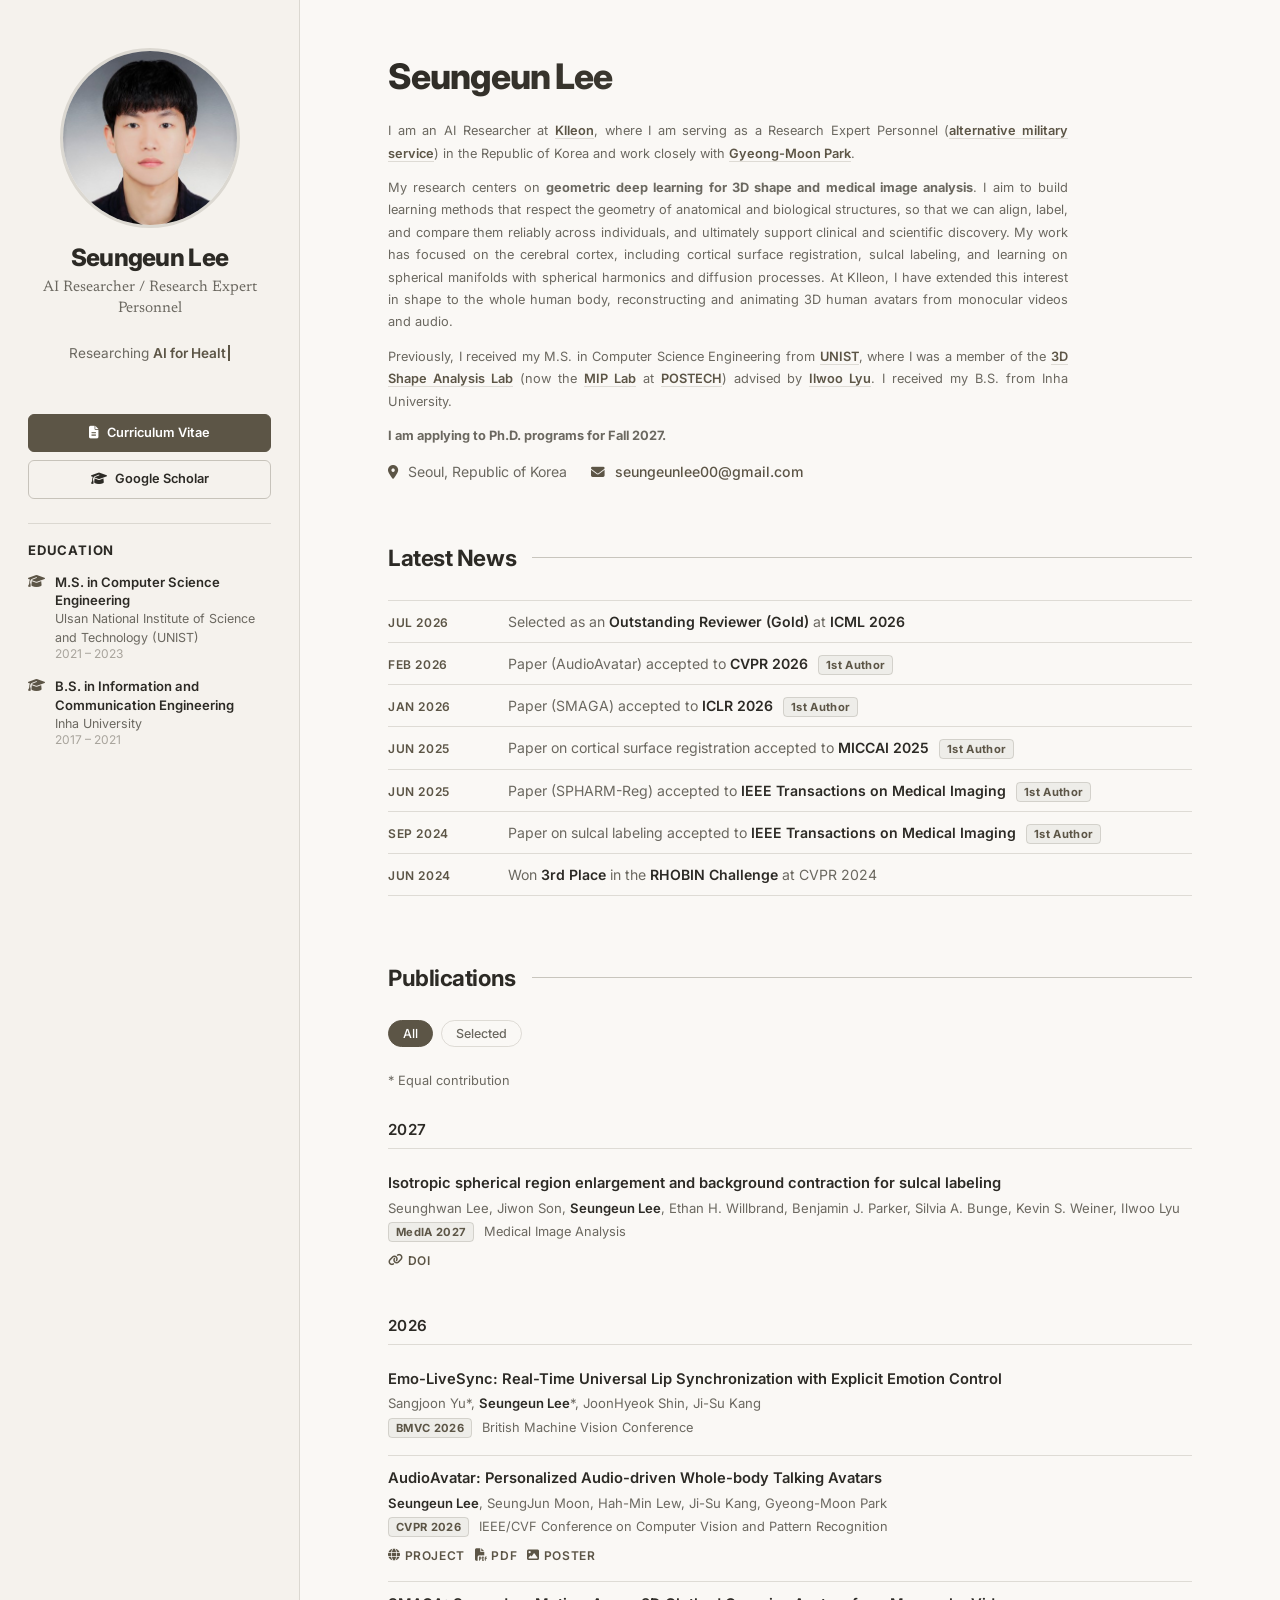
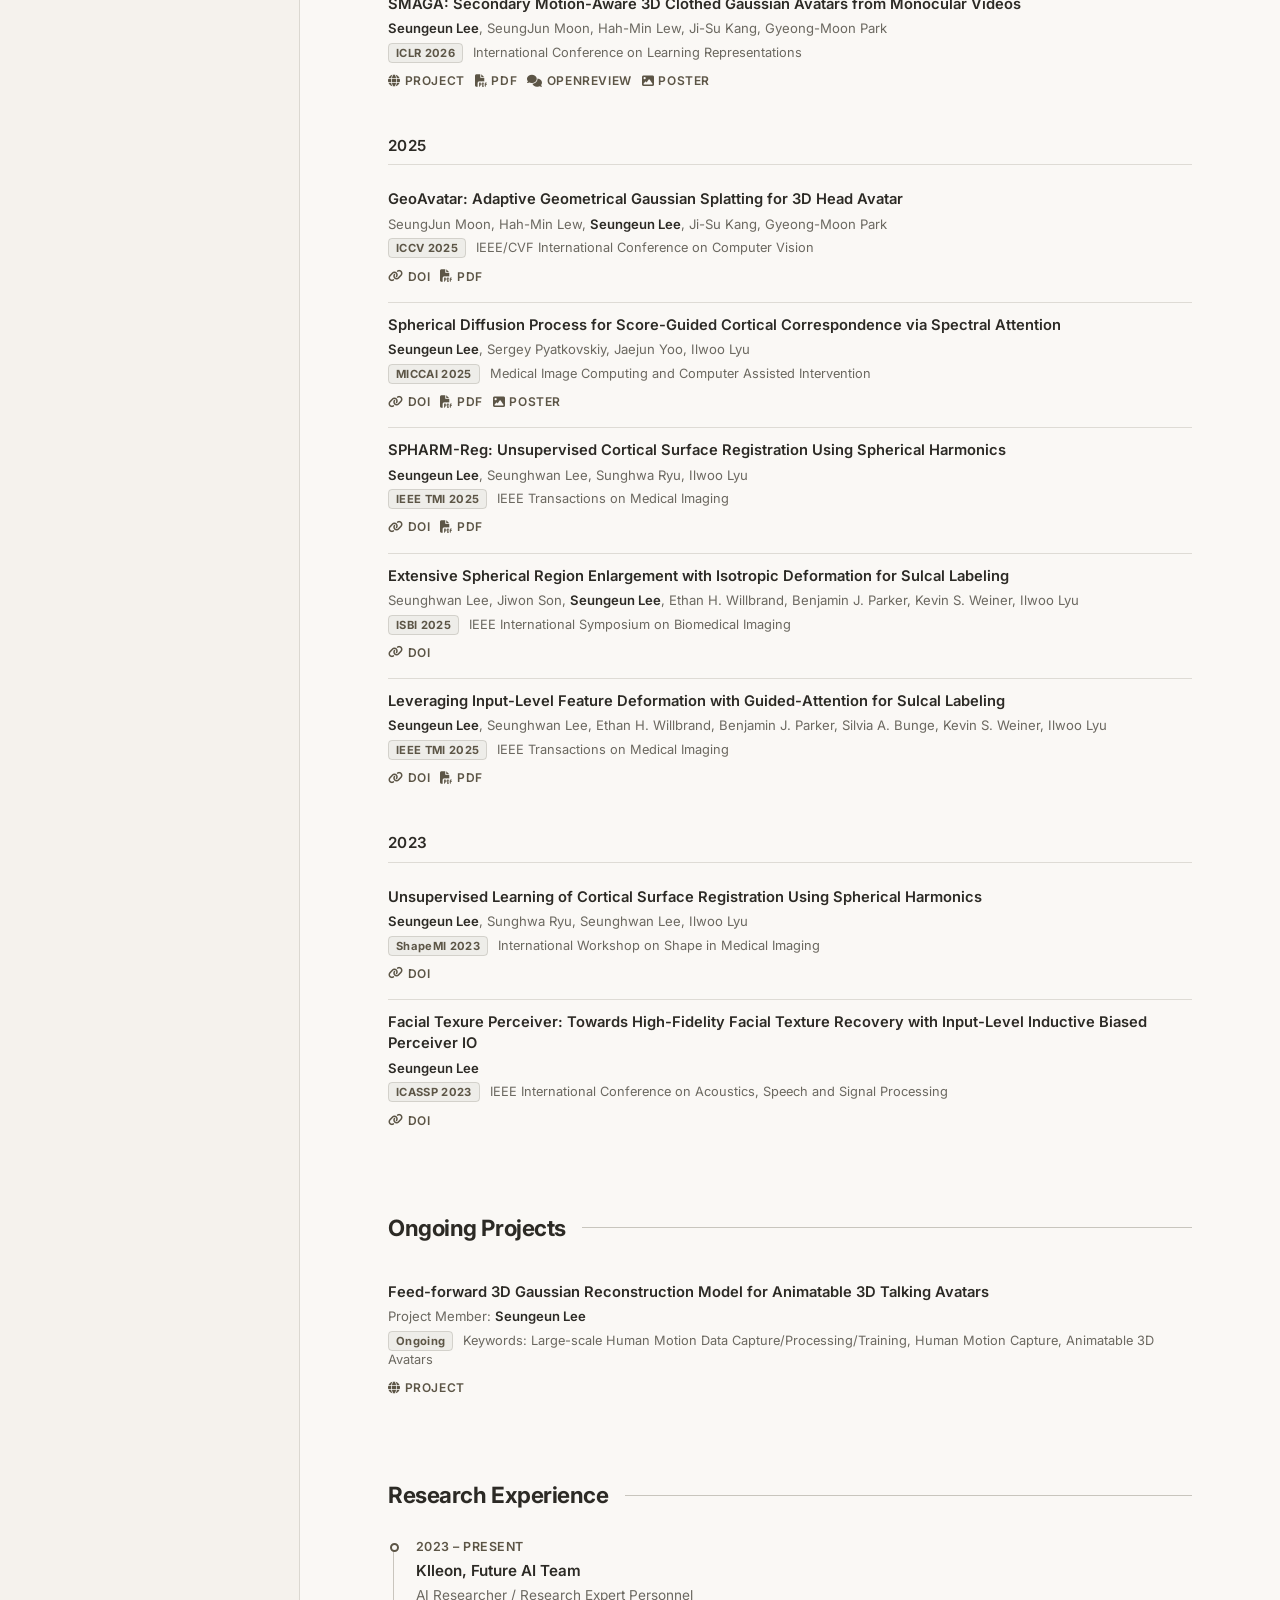
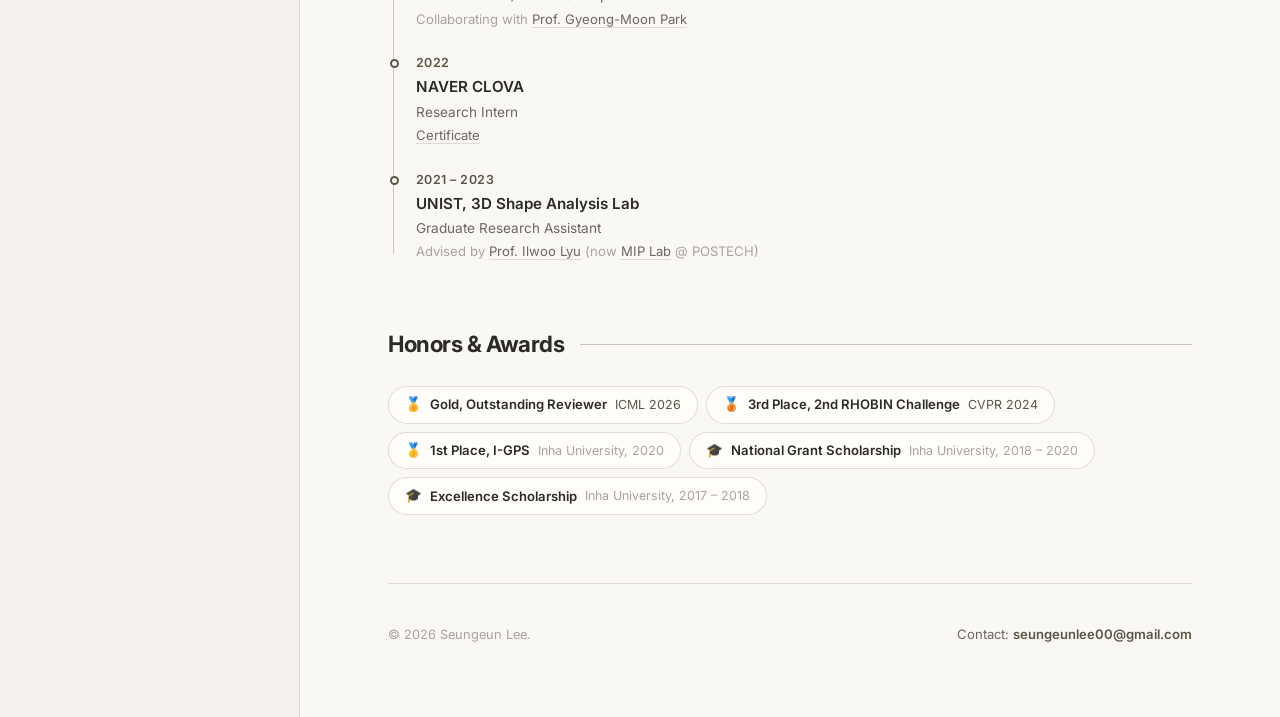
==== index.html @ cbc2332c "Match CV wording, full-name mobile logo, hide sidebar nav Co-Authored-By: Claude Opus 5.5 <noreply@a" ====
<!DOCTYPE html>
<html lang="en">

<head>
    <meta charset="UTF-8">
    <meta name="viewport" content="width=device-width, initial-scale=1.0">
    <meta name="description"
        content="Seungeun Lee — AI Researcher working on 3D human avatars, 3D Gaussian Splatting, and geometric deep learning for medical image analysis.">
    <meta name="author" content="Seungeun Lee">
    <title>Seungeun Lee</title>

    <!-- CSS -->
    <link rel="stylesheet" href="./css/academic.css">

    <!-- Icons -->
    <link rel="stylesheet" href="https://cdnjs.cloudflare.com/ajax/libs/font-awesome/6.4.0/css/all.min.css">
</head>

<body>

    <!-- Scroll Progress -->
    <div class="scroll-progress"></div>

    <!-- Mobile Header -->
    <div class="mobile-header">
        <a href="#" class="logo">Seungeun Lee</a>
        <!-- <button class="hamburger" aria-label="Menu">
            <span></span>
            <span></span>
            <span></span>
        </button> -->
    </div>

    <div class="page-wrapper">

        <!-- ═══ Sidebar ═══ -->
        <aside class="sidebar">
            <div class="sidebar-profile">
                <img src="./resources/profile.jpg" alt="Seungeun Lee" class="profile-img">
                <h1 class="sidebar-name">Seungeun Lee</h1>
                <p class="sidebar-title">AI Researcher / Research Expert Personnel</p>
                <!-- <p class="sidebar-affiliation">Klleon / Republic of Korea</p> -->
            </div>

            <p class="sidebar-interests">
                Researching <span class="typed-text">AI for Healthcare</span>
            </p>

            <!-- <div class="sidebar-social">
                <a href="https://github.com/seungeunlee1228" target="_blank" title="GitHub"><i
                        class="fab fa-github"></i></a>
                <a href="mailto:seungeunlee00@gmail.com" title="Email"><i class="fas fa-envelope"></i></a>
            </div> -->

            <div class="sidebar-buttons">
                <a href="resources/cv.pdf" class="btn btn-primary" target="_blank">
                    <i class="fas fa-file-alt"></i> Curriculum Vitae
                </a>
                <a href="https://scholar.google.com/citations?user=tfA7rHgAAAAJ&hl=en" class="btn btn-outline"
                    target="_blank">
                    <i class="fas fa-graduation-cap"></i> Google Scholar
                </a>
            </div>

            <!-- <nav class="sidebar-nav">
                <a href="#about">About</a>
                <a href="#news">Latest News</a>
                <a href="#publications">Publications</a>
                <a href="#projects">Projects</a>
                <a href="#experience">Experience</a>
                <a href="#awards">Honors &amp; Awards</a>
                <a href="#contact">Contact</a>
            </nav> -->

            <div class="sidebar-section">
                <h3 class="sidebar-section-title">Education</h3>
                <ul class="sidebar-edu-list">
                    <li class="sidebar-edu-item">
                        <i class="fas fa-graduation-cap"></i>
                        <div class="sidebar-edu-info">
                            <strong>M.S. in Computer Science Engineering</strong>
                            <span>Ulsan National Institute of Science and Technology (UNIST)</span>
                            <div class="edu-years">2021 – 2023</div>
                        </div>
                    </li>
                    <li class="sidebar-edu-item">
                        <i class="fas fa-graduation-cap"></i>
                        <div class="sidebar-edu-info">
                            <strong>B.S. in Information and Communication Engineering</strong>
                            <span>Inha University</span>
                            <div class="edu-years">2017 – 2021</div>
                        </div>
                    </li>
                </ul>
            </div>
        </aside>

        <!-- ═══ Main Content ═══ -->
        <main class="main-content">

            <!-- ── About ── -->
            <section id="about" class="about-section reveal">
                <h2 class="about-heading">Seungeun Lee</h2>
                <p class="about-text">
                    I am an AI Researcher at <a href="https://www.klleon.io/" target="_blank">Klleon</a>, where I am
                    serving as a Research Expert Personnel (<a href="https://en.wikipedia.org/wiki/Conscription_in_South_Korea"
                        target="_blank">alternative military service</a>) in the Republic of Korea
                    and work closely with <a href="https://gyeongmoon.github.io/" target="_blank">Gyeong-Moon Park</a>.
                </p>
                <p class="about-text">
                    My research centers on <strong>geometric deep learning for 3D shape and medical image
                        analysis</strong>. I aim to build learning methods that respect the geometry of anatomical and
                    biological structures, so that we can align, label, and compare them reliably across individuals,
                    and ultimately support clinical and scientific discovery. My work has focused on the cerebral
                    cortex, including cortical surface registration, sulcal labeling, and learning on spherical
                    manifolds with spherical harmonics and diffusion processes. At Klleon, I have extended this
                    interest in shape to the whole human body, reconstructing and animating 3D human avatars from
                    monocular videos and audio.
                </p>
                <p class="about-text">
                    Previously, I received my M.S. in Computer Science Engineering from
                    <a href="https://cse.unist.ac.kr/" target="_blank">UNIST</a>, where I was a member of the
                    <a href="https://shape.postech.ac.kr/" target="_blank">3D Shape Analysis Lab</a>
                    (now the <a href="https://shape.postech.ac.kr/" target="_blank">MIP Lab</a> at
                    <a href="https://postech.ac.kr/eng/index.do" target="_blank">POSTECH</a>) advised by
                    <a href="https://shape.postech.ac.kr/ilwoolyu/" target="_blank">Ilwoo Lyu</a>. I received my B.S. from
                    Inha University.
                </p>
                <p class="about-text">
                    <strong>I am applying to Ph.D. programs for Fall 2027.</strong>
                </p>
                <div class="about-contact">
                    <span><i class="fas fa-map-marker-alt"></i> Seoul, Republic of Korea</span>
                    <span><i class="fas fa-envelope"></i> <a
                            href="mailto:seungeunlee00@gmail.com">seungeunlee00@gmail.com</a></span>
                </div>
            </section>

            <!-- ── News ── -->
            <section id="news" class="section">
                <div class="section-header reveal">
                    <h2>Latest News</h2>
                    <div class="line"></div>
                </div>
                <div class="news-list stagger">
                    <div class="news-row">
                        <div class="news-date">Jul 2026</div>
                        <div class="news-text">Selected as an <b>Outstanding Reviewer (Gold)</b> at <b>ICML 2026</b></div>
                    </div>
                    <div class="news-row">
                        <div class="news-date">Feb 2026</div>
                        <div class="news-text">Paper (AudioAvatar) accepted to <b>CVPR 2026</b>
                            <span class="pub-venue-tag">1st Author</span></div>
                    </div>
                    <div class="news-row">
                        <div class="news-date">Jan 2026</div>
                        <div class="news-text">Paper (SMAGA) accepted to <b>ICLR 2026</b>
                            <span class="pub-venue-tag">1st Author</span></div>
                    </div>
                    <div class="news-row">
                        <div class="news-date">Jun 2025</div>
                        <div class="news-text">Paper on cortical surface registration accepted to <b>MICCAI
                                2025</b> <span class="pub-venue-tag">1st Author</span></div>
                    </div>
                    <div class="news-row">
                        <div class="news-date">Jun 2025</div>
                        <div class="news-text">Paper (SPHARM-Reg) accepted to <b>IEEE Transactions on Medical
                                Imaging</b> <span class="pub-venue-tag">1st Author</span></div>
                    </div>
                    <div class="news-row">
                        <div class="news-date">Sep 2024</div>
                        <div class="news-text">Paper on sulcal labeling accepted to <b>IEEE Transactions on Medical
                                Imaging</b> <span class="pub-venue-tag">1st Author</span></div>
                    </div>
                    <div class="news-row">
                        <div class="news-date">Jun 2024</div>
                        <div class="news-text">Won <b>3rd Place</b> in the <b>RHOBIN Challenge</b> at CVPR 2024</div>
                    </div>
                </div>
            </section>

            <!-- ── Publications ── -->
            <section id="publications" class="section">
                <div class="section-header reveal">
                    <h2>Publications</h2>
                    <div class="line"></div>
                </div>

                <div class="filter-tabs reveal">
                    <button class="filter-tab active" data-panel="all">All</button>
                    <button class="filter-tab" data-panel="selected">Selected</button>
                </div>

                <div class="pub-panel" data-panel="selected" hidden>
                    <p class="pub-note">* For the papers listed below, I proactively led every stage of the work,
                        including (i) problem definition, (ii) technical challenge analysis, (iii) methodology design,
                        (iv) model development, (v) data processing, (vi) experiments, and (vii) writing.</p>

                    <div class="pub-grid stagger">

                        <!-- AudioAvatar -->
                        <article class="pub-card">
                            <img src="resources/paper/dvdm_v3.png" alt="AudioAvatar" class="pub-card-img">
                            <div class="pub-card-body">
                                <h3>AudioAvatar: Personalized Audio-driven Whole-body Talking Avatars</h3>
                                <div class="pub-venue">
                                    <span class="pub-venue-tag">CVPR 2026</span>
                                </div>
                                <div class="pub-authors"><span class="me">Seungeun Lee</span>, SeungJun Moon, Hah-Min Lew,
                                    Ji-Su Kang, Gyeong-Moon Park</div>
                                <div class="pub-authors"><i>Keyword: 3D Avatar Reconstruction from a Single Image, 3D
                                        Gaussian Talking Avatars</i></div>
                                <div class="pub-links">
                                    <a href="projects/dvdm/" class="pub-link"><i class="fas fa-globe"></i> Project</a>
                                    <a href="https://openaccess.thecvf.com/content/CVPR2026/papers/Lee_AudioAvatar_Personalized_Audio-driven_Whole-body_Talking_Avatars_CVPR_2026_paper.pdf" class="pub-link"><i
                                            class="fas fa-file-pdf"></i> PDF</a>
                                    <a href="https://cvpr.thecvf.com/virtual/2026/poster/39239" class="pub-link"><i class="fas fa-image"></i> Poster</a>
                                </div>
                            </div>
                        </article>

                        <!-- SMAGA -->
                        <article class="pub-card">
                            <img src="resources/paper/smaga.png" alt="SMAGA" class="pub-card-img">
                            <div class="pub-card-body">
                                <h3>SMAGA: Secondary Motion-Aware 3D Clothed Gaussian Avatars from Monocular Videos</h3>
                                <div class="pub-venue">
                                    <span class="pub-venue-tag">ICLR 2026</span>
                                </div>
                                <div class="pub-authors"><span class="me">Seungeun Lee</span>, SeungJun Moon, Hah-Min Lew,
                                    Ji-Su Kang, Gyeong-Moon Park</div>
                                <div class="pub-authors"><i>Keyword: 3D Avatar Reconstruction and Animation, 3D Gaussian
                                        Clothed Avatars</i></div>
                                <div class="pub-links">
                                    <a href="projects/smaga/" class="pub-link"><i class="fas fa-globe"></i> Project</a>
                                    <a href="https://openreview.net/pdf?id=2A3Q2EtGTF" class="pub-link"><i
                                            class="fas fa-file-pdf"></i> PDF</a>
                                    <a href="https://openreview.net/forum?id=2A3Q2EtGTF" class="pub-link"><i
                                            class="fas fa-comments"></i> OpenReview</a>
                                    <a href="https://iclr.cc/virtual/2026/poster/10011771" class="pub-link"><i
                                            class="fas fa-image"></i> Poster</a>
                                </div>
                            </div>
                        </article>

                        <!-- Score-Guided Cortical Correspondence -->
                        <article class="pub-card">
                            <img src="resources/paper/sgcc.png" alt="Score-Guided Cortical Correspondence"
                                class="pub-card-img">
                            <div class="pub-card-body">
                                <h3>Spherical Diffusion Process for Score-Guided Cortical Correspondence via Spectral
                                    Attention</h3>
                                <div class="pub-venue">
                                    <span class="pub-venue-tag">MICCAI 2025</span>
                                </div>
                                <div class="pub-authors"><span class="me">Seungeun Lee</span>, Sergey Pyatkovskiy, Jaejun
                                    Yoo, Ilwoo Lyu</div>
                                <div class="pub-authors"><i>Keyword: Spherical Image Registration, Score-based Diffusion
                                        Process on the Sphere</i></div>
                                <div class="pub-links">
                                    <a href="https://papers.miccai.org/miccai-2025/paper/1268_paper.pdf"
                                        class="pub-link"><i class="fas fa-file-pdf"></i> PDF</a>
                                    <a href="resources/paper/poster-sgcc.pdf" class="pub-link"><i
                                            class="fas fa-image"></i> Poster</a>
                                    <!-- <a href="https://github.com/seungeunlee1228/S2SD-Reg" class="pub-link"><i
                                            class="fab fa-github"></i> Code</a> -->
                                </div>
                            </div>
                        </article>

                        <!-- SPHARM-Reg -->
                        <article class="pub-card">
                            <img src="resources/paper/spharm-reg.png" alt="SPHARM-Reg" class="pub-card-img">
                            <div class="pub-card-body">
                                <h3>SPHARM-Reg: Unsupervised Cortical Surface Registration using Spherical Harmonics</h3>
                                <div class="pub-venue">
                                    <span class="pub-venue-tag">IEEE TMI 2025</span>
                                </div>
                                <div class="pub-authors"><span class="me">Seungeun Lee</span>, Seunghwan Lee, Sunghwa Ryu,
                                    Ilwoo Lyu</div>
                                <div class="pub-authors"><i>Keyword: Spherical Registration, Spherical Harmonic
                                        Analysis</i></div>
                                <div class="pub-links">
                                    <a href="https://ieeexplore.ieee.org/document/11045740" class="pub-link"><i
                                            class="fas fa-link"></i> DOI</a>
                                    <a href="resources/paper/TMI25-SPHARM-Reg.pdf" class="pub-link"><i
                                            class="fas fa-file-pdf"></i> PDF</a>
                                    <!-- <a href="https://github.com/seungeunlee1228/SPHARM-Demons" class="pub-link"><i
                                            class="fab fa-github"></i> Code</a> -->
                                </div>
                            </div>
                        </article>

                        <!-- DSPHARM-Net -->
                        <article class="pub-card">
                            <img src="resources/paper/dspharm.png" alt="Sulcal Labeling" class="pub-card-img">
                            <div class="pub-card-body">
                                <h3>Leveraging Input-Level Feature Deformation with Guided-Attention for Sulcal Labeling
                                </h3>
                                <div class="pub-venue">
                                    <span class="pub-venue-tag">IEEE TMI 2025</span>
                                </div>
                                <div class="pub-authors"><span class="me">Seungeun Lee</span>, Seunghwan Lee, Ethan
                                    Willbrand, Benjamin Parker, Silvia Bunge, Kevin Weiner, Ilwoo Lyu</div>
                                <div class="pub-authors"><i>Keyword: Sulcal Labeling, Diffeomorphic Deformation</i></div>
                                <div class="pub-links">
                                    <a href="https://ieeexplore.ieee.org/document/10695448" class="pub-link"><i
                                            class="fas fa-link"></i> DOI</a>
                                    <a href="resources/paper/TMI25-DSPHARM.pdf" class="pub-link"><i
                                            class="fas fa-file-pdf"></i> PDF</a>
                                    <!-- <a href="https://github.com/Shape-Lab/DSPHARM-Net" class="pub-link"><i
                                            class="fab fa-github"></i> Code</a> -->
                                </div>
                            </div>
                        </article>

                    </div>
                </div>

                <div class="pub-panel" data-panel="all">
                    <p class="pub-note">* Equal contribution</p>

                    <h3 class="pub-subhead">2027</h3>
                    <ul class="pub-list">
                        <li class="pub-item">
                            <div class="pub-item-title">Isotropic spherical region enlargement and background contraction for sulcal labeling</div>
                            <div class="pub-authors">Seunghwan Lee, Jiwon Son, <span class="me">Seungeun Lee</span>, Ethan H. Willbrand, Benjamin J. Parker, Silvia A. Bunge, Kevin S. Weiner, Ilwoo Lyu</div>
                            <div class="pub-item-venue"><span class="pub-venue-tag">MedIA 2027</span> Medical Image Analysis</div>
                            <div class="pub-links">
                                <a href="https://doi.org/10.1016/j.media.2026.104303" class="pub-link"><i class="fas fa-link"></i> DOI</a>
                            </div>
                        </li>
                    </ul>

                    <h3 class="pub-subhead">2026</h3>
                    <ul class="pub-list">
                        <li class="pub-item">
                            <div class="pub-item-title">Emo-LiveSync: Real-Time Universal Lip Synchronization with Explicit Emotion Control</div>
                            <div class="pub-authors">Sangjoon Yu*, <span class="me">Seungeun Lee</span>*, JoonHyeok Shin, Ji-Su Kang</div>
                            <div class="pub-item-venue"><span class="pub-venue-tag">BMVC 2026</span> British Machine Vision Conference</div>
                        </li>
                        <li class="pub-item">
                            <div class="pub-item-title">AudioAvatar: Personalized Audio-driven Whole-body Talking Avatars</div>
                            <div class="pub-authors"><span class="me">Seungeun Lee</span>, SeungJun Moon, Hah-Min Lew, Ji-Su Kang, Gyeong-Moon Park</div>
                            <div class="pub-item-venue"><span class="pub-venue-tag">CVPR 2026</span> IEEE/CVF Conference on Computer Vision and Pattern Recognition</div>
                            <div class="pub-links">
                                <a href="projects/dvdm/" class="pub-link"><i class="fas fa-globe"></i> Project</a>
                                <a href="https://openaccess.thecvf.com/content/CVPR2026/papers/Lee_AudioAvatar_Personalized_Audio-driven_Whole-body_Talking_Avatars_CVPR_2026_paper.pdf" class="pub-link"><i class="fas fa-file-pdf"></i> PDF</a>
                                <a href="https://cvpr.thecvf.com/virtual/2026/poster/39239" class="pub-link"><i class="fas fa-image"></i> Poster</a>
                            </div>
                        </li>
                        <li class="pub-item">
                            <div class="pub-item-title">SMAGA: Secondary Motion-Aware 3D Clothed Gaussian Avatars from Monocular Videos</div>
                            <div class="pub-authors"><span class="me">Seungeun Lee</span>, SeungJun Moon, Hah-Min Lew, Ji-Su Kang, Gyeong-Moon Park</div>
                            <div class="pub-item-venue"><span class="pub-venue-tag">ICLR 2026</span> International Conference on Learning Representations</div>
                            <div class="pub-links">
                                <a href="projects/smaga/" class="pub-link"><i class="fas fa-globe"></i> Project</a>
                                <a href="https://openreview.net/pdf?id=2A3Q2EtGTF" class="pub-link"><i class="fas fa-file-pdf"></i> PDF</a>
                                <a href="https://openreview.net/forum?id=2A3Q2EtGTF" class="pub-link"><i class="fas fa-comments"></i> OpenReview</a>
                                <a href="https://iclr.cc/virtual/2026/poster/10011771" class="pub-link"><i class="fas fa-image"></i> Poster</a>
                            </div>
                        </li>
                    </ul>

                    <h3 class="pub-subhead">2025</h3>
                    <ul class="pub-list">
                        <li class="pub-item">
                            <div class="pub-item-title">GeoAvatar: Adaptive Geometrical Gaussian Splatting for 3D Head Avatar</div>
                            <div class="pub-authors">SeungJun Moon, Hah-Min Lew, <span class="me">Seungeun Lee</span>, Ji-Su Kang, Gyeong-Moon Park</div>
                            <div class="pub-item-venue"><span class="pub-venue-tag">ICCV 2025</span> IEEE/CVF International Conference on Computer Vision</div>
                            <div class="pub-links">
                                <a href="https://doi.org/10.1109/ICCV51701.2025.01190" class="pub-link"><i class="fas fa-link"></i> DOI</a>
                                <a href="https://openaccess.thecvf.com/content/ICCV2025/papers/Moon_GeoAvatar_Adaptive_Geometrical_Gaussian_Splatting_for_3D_Head_Avatar_ICCV_2025_paper.pdf" class="pub-link"><i class="fas fa-file-pdf"></i> PDF</a>
                            </div>
                        </li>
                        <li class="pub-item">
                            <div class="pub-item-title">Spherical Diffusion Process for Score-Guided Cortical Correspondence via Spectral Attention</div>
                            <div class="pub-authors"><span class="me">Seungeun Lee</span>, Sergey Pyatkovskiy, Jaejun Yoo, Ilwoo Lyu</div>
                            <div class="pub-item-venue"><span class="pub-venue-tag">MICCAI 2025</span> Medical Image Computing and Computer Assisted Intervention</div>
                            <div class="pub-links">
                                <a href="https://doi.org/10.1007/978-3-032-05325-1_52" class="pub-link"><i class="fas fa-link"></i> DOI</a>
                                <a href="https://papers.miccai.org/miccai-2025/paper/1268_paper.pdf" class="pub-link"><i class="fas fa-file-pdf"></i> PDF</a>
                                <a href="resources/paper/poster-sgcc.pdf" class="pub-link"><i class="fas fa-image"></i> Poster</a>
                                <!-- <a href="https://github.com/seungeunlee1228/S2SD-Reg" class="pub-link"><i class="fab fa-github"></i> Code</a> -->
                            </div>
                        </li>
                        <li class="pub-item">
                            <div class="pub-item-title">SPHARM-Reg: Unsupervised Cortical Surface Registration Using Spherical Harmonics</div>
                            <div class="pub-authors"><span class="me">Seungeun Lee</span>, Seunghwan Lee, Sunghwa Ryu, Ilwoo Lyu</div>
                            <div class="pub-item-venue"><span class="pub-venue-tag">IEEE TMI 2025</span> IEEE Transactions on Medical Imaging</div>
                            <div class="pub-links">
                                <a href="https://doi.org/10.1109/TMI.2025.3581605" class="pub-link"><i class="fas fa-link"></i> DOI</a>
                                <a href="resources/paper/TMI25-SPHARM-Reg.pdf" class="pub-link"><i class="fas fa-file-pdf"></i> PDF</a>
                                <!-- <a href="https://github.com/seungeunlee1228/SPHARM-Demons" class="pub-link"><i class="fab fa-github"></i> Code</a> -->
                            </div>
                        </li>
                        <li class="pub-item">
                            <div class="pub-item-title">Extensive Spherical Region Enlargement with Isotropic Deformation for Sulcal Labeling</div>
                            <div class="pub-authors">Seunghwan Lee, Jiwon Son, <span class="me">Seungeun Lee</span>, Ethan H. Willbrand, Benjamin J. Parker, Kevin S. Weiner, Ilwoo Lyu</div>
                            <div class="pub-item-venue"><span class="pub-venue-tag">ISBI 2025</span> IEEE International Symposium on Biomedical Imaging</div>
                            <div class="pub-links">
                                <a href="https://doi.org/10.1109/ISBI60581.2025.10981062" class="pub-link"><i class="fas fa-link"></i> DOI</a>
                            </div>
                        </li>
                        <li class="pub-item">
                            <div class="pub-item-title">Leveraging Input-Level Feature Deformation with Guided-Attention for Sulcal Labeling</div>
                            <div class="pub-authors"><span class="me">Seungeun Lee</span>, Seunghwan Lee, Ethan H. Willbrand, Benjamin J. Parker, Silvia A. Bunge, Kevin S. Weiner, Ilwoo Lyu</div>
                            <div class="pub-item-venue"><span class="pub-venue-tag">IEEE TMI 2025</span> IEEE Transactions on Medical Imaging</div>
                            <div class="pub-links">
                                <a href="https://doi.org/10.1109/TMI.2024.3468727" class="pub-link"><i class="fas fa-link"></i> DOI</a>
                                <a href="resources/paper/TMI25-DSPHARM.pdf" class="pub-link"><i class="fas fa-file-pdf"></i> PDF</a>
                                <!-- <a href="https://github.com/Shape-Lab/DSPHARM-Net" class="pub-link"><i class="fab fa-github"></i> Code</a> -->
                            </div>
                        </li>
                    </ul>

                    <h3 class="pub-subhead">2023</h3>
                    <ul class="pub-list">
                        <li class="pub-item">
                            <div class="pub-item-title">Unsupervised Learning of Cortical Surface Registration Using Spherical Harmonics</div>
                            <div class="pub-authors"><span class="me">Seungeun Lee</span>, Sunghwa Ryu, Seunghwan Lee, Ilwoo Lyu</div>
                            <div class="pub-item-venue"><span class="pub-venue-tag">ShapeMI 2023</span> International Workshop on Shape in Medical Imaging</div>
                            <div class="pub-links">
                                <a href="https://doi.org/10.1007/978-3-031-46914-5_6" class="pub-link"><i class="fas fa-link"></i> DOI</a>
                            </div>
                        </li>
                        <li class="pub-item">
                            <div class="pub-item-title">Facial Texure Perceiver: Towards High-Fidelity Facial Texture Recovery with Input-Level Inductive Biased Perceiver IO</div>
                            <div class="pub-authors"><span class="me">Seungeun Lee</span></div>
                            <div class="pub-item-venue"><span class="pub-venue-tag">ICASSP 2023</span> IEEE International Conference on Acoustics, Speech and Signal Processing</div>
                            <div class="pub-links">
                                <a href="https://doi.org/10.1109/ICASSP49357.2023.10096776" class="pub-link"><i class="fas fa-link"></i> DOI</a>
                            </div>
                        </li>
                    </ul>

                    <!-- Hidden for now; uncomment to show again.
                    <h3 class="pub-subhead">2022</h3>
                    <ul class="pub-list">
                        <li class="pub-item">
                            <div class="pub-item-title">Learning 3D Skeletal Representation From Transformer for Action Recognition</div>
                            <div class="pub-authors">Junuk Cha, Muhammad Saqlain, Donguk Kim, <span class="me">Seungeun Lee</span>, Seongyeong Lee, Seungryul Baek</div>
                            <div class="pub-item-venue"><span class="pub-venue-tag">IEEE Access 2022</span> IEEE Access</div>
                            <div class="pub-links">
                                <a href="https://doi.org/10.1109/ACCESS.2022.3185058" class="pub-link"><i class="fas fa-link"></i> DOI</a>
                            </div>
                        </li>
                    </ul>

                    <h3 class="pub-subhead">2021</h3>
                    <ul class="pub-list">
                        <li class="pub-item">
                            <div class="pub-item-title">Towards Single 2D Image-Level Self-Supervision for 3D Human Pose and Shape Estimation</div>
                            <div class="pub-authors">Junuk Cha, Muhammad Saqlain, Changhwa Lee, Seongyeong Lee, <span class="me">Seungeun Lee</span>, Donguk Kim, Won-Hee Park, Seungryul Baek</div>
                            <div class="pub-item-venue"><span class="pub-venue-tag">Applied Sciences 2021</span> Applied Sciences</div>
                            <div class="pub-links">
                                <a href="https://doi.org/10.3390/app11209724" class="pub-link"><i class="fas fa-link"></i> DOI</a>
                            </div>
                        </li>
                    </ul>
                    -->
                </div>
            </section>

            <!-- ── Projects ── -->
            <section id="projects" class="section">
                <div class="section-header reveal">
                    <h2>Ongoing Projects</h2>
                    <div class="line"></div>
                </div>

                <ul class="pub-list">
                    <li class="pub-item">
                        <div class="pub-item-title">Feed-forward 3D Gaussian Reconstruction Model for Animatable 3D
                            Talking Avatars</div>
                        <div class="pub-authors">Project Member: <span class="me">Seungeun Lee</span></div>
                        <div class="pub-item-venue"><span class="pub-venue-tag">Ongoing</span> Keywords: Large-scale
                            Human Motion Data Capture/Processing/Training, Human Motion Capture, Animatable 3D
                            Avatars</div>
                        <div class="pub-links">
                            <a href="projects/gentalkava/" class="pub-link"><i class="fas fa-globe"></i> Project</a>
                        </div>
                    </li>
                </ul>
            </section>

            <!-- ── Experience ── -->
            <section id="experience" class="section">
                <div class="section-header reveal">
                    <h2>Research Experience</h2>
                    <div class="line"></div>
                </div>

                <div class="timeline stagger">
                    <div class="timeline-item">
                        <div class="timeline-date">2023 – Present</div>
                        <div class="timeline-org">Klleon, Future AI Team</div>
                        <div class="timeline-role">AI Researcher / Research Expert Personnel</div>
                        <div class="timeline-detail">
                            Collaborating with
                            <a href="https://gyeongmoon.github.io/" target="_blank">Prof. Gyeong-Moon Park</a>
                        </div>
                    </div>
                    <div class="timeline-item">
                        <div class="timeline-date">2022</div>
                        <div class="timeline-org">NAVER CLOVA</div>
                        <div class="timeline-role">Research Intern</div>
                        <div class="timeline-detail">
                            <a href="resources/certificate/certificate_naver.pdf" target="_blank">Certificate</a>
                        </div>
                    </div>
                    <div class="timeline-item">
                        <div class="timeline-date">2021 – 2023</div>
                        <div class="timeline-org">UNIST, 3D Shape Analysis Lab</div>
                        <div class="timeline-role">Graduate Research Assistant</div>
                        <div class="timeline-detail">
                            Advised by
                            <a href="https://shape.postech.ac.kr/ilwoolyu/" target="_blank">Prof. Ilwoo Lyu</a>
                            (now <a href="https://shape.postech.ac.kr/" target="_blank">MIP Lab</a> @ POSTECH)
                        </div>
                    </div>
                </div>
            </section>

            <!-- ── Awards ── -->
            <section id="awards" class="section">
                <div class="section-header reveal">
                    <h2>Honors &amp; Awards</h2>
                    <div class="line"></div>
                </div>

                <div class="awards-flex stagger">
                    <div class="award-pill">
                        <span class="award-icon">🏅</span>
                        <span class="award-name">Gold, Outstanding Reviewer</span>
                        <span class="award-detail"><a href="https://icml.cc/Conferences/2026/ProgramCommittee#:~:text=Lee%0ASeungeon%20Baek-,Seungeun%20Lee,-Seunghan%20Lee%0ASeunghyeok"
                                target="_blank">ICML 2026</a></span>
                    </div>
                    <div class="award-pill"
                        title="3D human contact estimation from single-view images; sponsored by Apple and Meshcapade">
                        <span class="award-icon">🥉</span>
                        <span class="award-name">3rd Place, 2nd RHOBIN Challenge</span>
                        <span class="award-detail"><a href="resources/certificate/certificate_rhobin.pdf"
                                target="_blank">CVPR 2024</a></span>
                    </div>
                    <div class="award-pill"
                        title="I-GPS: Inha Group for Problem Solving. Depression diagnosis from smartphone sensor data using machine learning">
                        <span class="award-icon">🥇</span>
                        <span class="award-name">1st Place, I-GPS</span>
                        <span class="award-detail">Inha University, 2020</span>
                    </div>
                    <div class="award-pill">
                        <span class="award-icon">🎓</span>
                        <span class="award-name">National Grant Scholarship</span>
                        <span class="award-detail">Inha University, 2018 – 2020</span>
                    </div>
                    <div class="award-pill">
                        <span class="award-icon">🎓</span>
                        <span class="award-name">Excellence Scholarship</span>
                        <span class="award-detail">Inha University, 2017 – 2018</span>
                    </div>
                </div>
            </section>

            <!-- ── Footer ── -->
            <footer id="contact">
                <div class="footer-grid">
                    <div>
                        <div class="footer-copy">&copy; 2026 Seungeun Lee.</div>
                    </div>
                    <div class="footer-contact">
                        Contact: <a href="mailto:seungeunlee00@gmail.com">seungeunlee00@gmail.com</a>
                    </div>
                </div>
            </footer>

        </main>

    </div>

    <!-- Back to Top -->
    <button class="back-to-top" aria-label="Back to top">
        <i class="fas fa-arrow-up"></i>
    </button>

    <!-- JavaScript -->
    <script src="./js/main.js"></script>

</body>

</html>
---- css/academic.css ----
/* ═══════════════════════════════════════════════════════════
   Hugo Academic-Style Layout
   Sidebar + Main Content, compact, information-dense
   ═══════════════════════════════════════════════════════════ */

@import url('https://fonts.googleapis.com/css2?family=Inter:wght@300;400;500;600;700;800;900&family=Newsreader:ital,opsz,wght@0,6..72,300;0,6..72,400;0,6..72,500;0,6..72,600;0,6..72,700;1,6..72,400;1,6..72,500&display=swap');

/* ── Color Palette ──────────────────────────────────────────── */
:root {
    --bg-primary: #faf8f5;
    --bg-secondary: #f0ede8;
    --bg-card: rgba(255, 253, 250, 0.9);
    --bg-glass: rgba(250, 248, 245, 0.7);
    --bg-hover: rgba(200, 195, 188, 0.2);
    --bg-sidebar: #f5f2ed;

    --text-primary: #2c2a25;
    --text-secondary: #6b6860;
    --text-muted: #a8a49c;

    --accent: #5c5546;
    --accent-hover: #3d382e;
    --accent-glow: rgba(92, 85, 70, 0.06);
    --accent-gradient: linear-gradient(135deg, #2c2a25, #5c5546);

    --highlight: #8b5e3c;
    --success: #5a7a4c;
    --tag-bg: rgba(92, 85, 70, 0.07);
    --tag-border: rgba(92, 85, 70, 0.18);

    --border-color: rgba(180, 175, 165, 0.4);
    --border-strong: rgba(180, 175, 165, 0.7);

    --shadow-sm: 0 1px 3px rgba(44, 42, 37, 0.05);
    --shadow-md: 0 4px 20px rgba(44, 42, 37, 0.07);
    --shadow-lg: 0 8px 40px rgba(44, 42, 37, 0.09);
    --shadow-glow: 0 0 30px rgba(92, 85, 70, 0.03);

    --sidebar-width: 300px;
    --header-height: 0px;
    --radius: 10px;
    --radius-sm: 6px;

    --transition: 0.3s cubic-bezier(0.4, 0, 0.2, 1);
    --transition-slow: 0.6s cubic-bezier(0.4, 0, 0.2, 1);
}

/* ── Reset & Base ───────────────────────────────────────── */
*,
*::before,
*::after {
    margin: 0;
    padding: 0;
    box-sizing: border-box;
}

html {
    scroll-behavior: smooth;
    scroll-padding-top: 24px;
}

body {
    font-family: 'Inter', -apple-system, BlinkMacSystemFont, sans-serif;
    background: var(--bg-primary);
    color: var(--text-primary);
    line-height: 1.6;
    font-size: 15px;
    -webkit-font-smoothing: antialiased;
    -moz-osx-font-smoothing: grayscale;
    overflow-x: hidden;
}

::selection {
    background: var(--accent);
    color: #fff;
}

a {
    color: var(--accent);
    text-decoration: none;
    transition: color var(--transition);
}

a:hover {
    color: var(--accent-hover);
}

img {
    max-width: 100%;
    display: block;
}

/* ═══════════════════════════════════════════════════════════
   Page Layout: Sidebar + Main
   ═══════════════════════════════════════════════════════════ */
.page-wrapper {
    display: flex;
    min-height: 100vh;
}

/* ── Sidebar ────────────────────────────────────────────── */
.sidebar {
    width: var(--sidebar-width);
    min-height: 100vh;
    position: sticky;
    top: 0;
    flex-shrink: 0;
    background: var(--bg-sidebar);
    border-right: 1px solid var(--border-color);
    padding: 48px 28px 32px;
    display: flex;
    flex-direction: column;
    align-items: center;
    text-align: center;
    overflow-y: auto;
    z-index: 10;
}

.sidebar-profile {
    margin-bottom: 20px;
}

.sidebar .profile-img {
    width: 180px;
    height: 180px;
    border-radius: 50%;
    object-fit: cover;
    border: 3px solid var(--border-color);
    transition: border-color var(--transition), transform var(--transition-slow);
    margin: 0 auto 16px;
}

.sidebar .profile-img:hover {
    border-color: var(--accent);
    transform: scale(1.03);
}

.sidebar-name {
    font-size: 1.5rem;
    font-weight: 800;
    letter-spacing: -0.03em;
    line-height: 1.2;
    margin-bottom: 4px;
    color: var(--text-primary);
}

.sidebar-title {
    font-family: 'Newsreader', serif;
    font-size: 0.95rem;
    font-weight: 400;
    font-style: normal;
    color: var(--text-secondary);
    margin-bottom: 4px;
    line-height: 1.4;
}

.sidebar-affiliation {
    font-size: 0.88rem;
    font-weight: 500;
    color: var(--text-secondary);
    margin-bottom: 16px;
}

/* Sidebar Interests */
.sidebar-interests {
    font-size: 0.85rem;
    color: var(--text-secondary);
    margin-bottom: 16px;
    line-height: 1.5;
    height: 4em;
    overflow: hidden;
}

.sidebar-interests .typed-text {
    color: var(--accent);
    font-weight: 600;
    border-right: 2px solid var(--accent);
    padding-right: 2px;
    animation: blink 1s step-end infinite;
}

@keyframes blink {
    50% {
        border-color: transparent;
    }
}

/* Sidebar Social */
.sidebar-social {
    display: flex;
    justify-content: center;
    gap: 8px;
    margin-bottom: 16px;
}

.sidebar-social a {
    width: 36px;
    height: 36px;
    display: flex;
    align-items: center;
    justify-content: center;
    border: 1px solid var(--border-color);
    border-radius: var(--radius-sm);
    color: var(--text-secondary);
    font-size: 1rem;
    transition: all var(--transition);
}

.sidebar-social a:hover {
    color: var(--accent);
    border-color: var(--accent);
    background: var(--accent-glow);
    transform: translateY(-2px);
}

/* Sidebar Buttons */
.sidebar-buttons {
    display: flex;
    flex-direction: column;
    gap: 8px;
    width: 100%;
    margin-bottom: 24px;
}

.sidebar-buttons .btn {
    width: 100%;
    justify-content: center;
    font-size: 0.8rem;
    padding: 8px 16px;
}

/* Sidebar Nav */
.sidebar-nav {
    width: 100%;
    border-top: 1px solid var(--border-color);
    padding-top: 16px;
    margin-bottom: 20px;
}

.sidebar-nav a {
    display: block;
    padding: 7px 12px;
    font-size: 0.85rem;
    font-weight: 500;
    color: var(--text-secondary);
    border-radius: var(--radius-sm);
    transition: all var(--transition);
    text-align: left;
}

.sidebar-nav a:hover,
.sidebar-nav a.active {
    color: var(--text-primary);
    background: var(--bg-hover);
}

.sidebar-nav a.active {
    font-weight: 600;
    border-left: 3px solid var(--accent);
    padding-left: 9px;
}

/* Sidebar Education */
.sidebar-section {
    width: 100%;
    border-top: 1px solid var(--border-color);
    padding-top: 16px;
    text-align: left;
}

.sidebar-section-title {
    font-size: 0.82rem;
    font-weight: 700;
    text-transform: uppercase;
    letter-spacing: 0.06em;
    color: var(--text-primary);
    margin-bottom: 12px;
}

.sidebar-edu-list {
    list-style: none;
}

.sidebar-edu-item {
    display: flex;
    gap: 10px;
    align-items: start;
    margin-bottom: 14px;
    font-size: 0.82rem;
    line-height: 1.4;
}

.sidebar-edu-item:last-child {
    margin-bottom: 0;
}

.sidebar-edu-item i {
    color: var(--accent);
    font-size: 0.85rem;
    margin-top: 2px;
    flex-shrink: 0;
}

.sidebar-edu-info strong {
    display: block;
    font-weight: 600;
    color: var(--text-primary);
    font-size: 0.82rem;
}

.sidebar-edu-info span {
    color: var(--text-secondary);
    font-size: 0.78rem;
}

.sidebar-edu-info .edu-years {
    color: var(--text-muted);
    font-size: 0.75rem;
}

/* ── Buttons ────────────────────────────────────────────── */
.btn {
    display: inline-flex;
    align-items: center;
    gap: 8px;
    padding: 10px 22px;
    font-family: 'Inter', sans-serif;
    font-size: 0.85rem;
    font-weight: 600;
    border-radius: var(--radius-sm);
    border: 1px solid transparent;
    cursor: pointer;
    transition: all var(--transition);
    text-decoration: none;
}

.btn-primary {
    background: var(--accent);
    color: #fff;
    border-color: var(--accent);
}

.btn-primary:hover {
    background: var(--accent-hover);
    color: #fff;
    transform: translateY(-1px);
    box-shadow: 0 4px 12px var(--accent-glow);
}

.btn-outline {
    background: transparent;
    color: var(--text-primary);
    border-color: var(--border-strong);
}

.btn-outline:hover {
    border-color: var(--accent);
    color: var(--accent);
    background: var(--accent-glow);
}

/* ═══════════════════════════════════════════════════════════
   Main Content
   ═══════════════════════════════════════════════════════════ */
.main-content {
    flex: 1;
    min-width: 0;
    padding: 48px 48px 32px;
    max-width: 900px;
    margin: 0 auto;
}

/* ── Section Headers ────────────────────────────────────── */
.section {
    padding: 0 0 48px;
    position: relative;
}

.section:first-child {
    padding-top: 0;
}

.section-header {
    display: flex;
    align-items: center;
    gap: 16px;
    margin-bottom: 24px;
    padding-top: 16px;
}

.section-header h2 {
    font-size: 1.4rem;
    font-weight: 700;
    letter-spacing: -0.02em;
    white-space: nowrap;
}

.section-header .line {
    flex: 1;
    height: 1px;
    background: var(--border-strong);
}

.section-number {
    display: none;
}

/* ── About / Bio ────────────────────────────────────────── */
.about-section {
    padding-bottom: 40px;
}

.about-section .about-heading {
    font-size: 2.2rem;
    font-weight: 800;
    letter-spacing: -0.03em;
    margin-bottom: 16px;
    background: var(--accent-gradient);
    -webkit-background-clip: text;
    -webkit-text-fill-color: transparent;
    background-clip: text;
}

.about-text {
    font-size: 0.8rem;
    color: var(--text-secondary);
    line-height: 1.75;
    max-width: 680px;
    text-align: justify;
    text-justify: inter-word;
    hyphens: auto;
}

.about-text + .about-text {
    margin-top: 12px;
}

.about-text a {
    font-weight: 600;
    border-bottom: 1px solid var(--border-color);
}

.about-text a:hover {
    border-bottom-color: var(--accent);
}

.about-contact {
    display: flex;
    gap: 24px;
    margin-top: 14px;
    font-size: 0.88rem;
    color: var(--text-secondary);
}

.about-contact i {
    color: var(--accent);
    margin-right: 6px;
    font-size: 0.85rem;
}

.about-contact a {
    font-weight: 500;
}

/* ═══════════════════════════════════════════════════════════
   News Section
   ═══════════════════════════════════════════════════════════ */
.news-list {
    display: flex;
    flex-direction: column;
}

.news-row {
    display: grid;
    grid-template-columns: 100px 1fr;
    gap: 20px;
    padding: 10px 0;
    border-bottom: 1px solid var(--border-color);
    align-items: baseline;
    transition: background var(--transition);
}

.news-row:first-child {
    border-top: 1px solid var(--border-color);
}

.news-row:hover {
    background: var(--bg-hover);
    padding-left: 10px;
    padding-right: 10px;
    margin-left: -10px;
    margin-right: -10px;
    border-radius: var(--radius-sm);
}

.news-date {
    font-size: 0.75rem;
    font-weight: 600;
    color: var(--accent);
    text-transform: uppercase;
    letter-spacing: 0.05em;
    white-space: nowrap;
}

.news-text {
    font-size: 0.88rem;
    color: var(--text-secondary);
    line-height: 1.5;
}

.news-text b {
    color: var(--text-primary);
    font-weight: 600;
}

.news-text .pub-venue-tag {
    margin-left: 6px;
    white-space: nowrap;
}

/* ═══════════════════════════════════════════════════════════
   Publications
   ═══════════════════════════════════════════════════════════ */

/* Filter Tabs */
.filter-tabs {
    display: flex;
    gap: 8px;
    margin-bottom: 24px;
    flex-wrap: wrap;
}

.filter-tab {
    padding: 5px 14px;
    font-size: 0.78rem;
    font-weight: 500;
    background: transparent;
    border: 1px solid var(--border-color);
    border-radius: 50px;
    color: var(--text-secondary);
    cursor: pointer;
    transition: all var(--transition);
    font-family: 'Inter', sans-serif;
}

.filter-tab:hover {
    border-color: var(--text-muted);
    color: var(--text-primary);
}

.filter-tab.active {
    background: var(--accent);
    border-color: var(--accent);
    color: #fff;
}

/* Publication Cards */
.pub-grid {
    display: flex;
    flex-direction: column;
    gap: 16px;
}

.pub-subhead {
    font-size: 0.95rem;
    font-weight: 600;
    color: var(--text-primary);
    letter-spacing: 0.02em;
    margin: 28px 0 12px;
    padding-bottom: 6px;
    border-bottom: 1px solid var(--border-color);
    display: flex;
    align-items: baseline;
    gap: 10px;
}

.pub-subhead:first-child {
    margin-top: 8px;
}

.pub-note {
    font-size: 0.8rem;
    color: var(--text-secondary);
    line-height: 1.5;
    margin: 0 0 16px;
}

.pub-subhead .pub-subhead-note {
    font-size: 0.75rem;
    font-weight: 400;
    color: var(--text-muted);
    letter-spacing: 0;
}

.pub-card {
    display: grid;
    grid-template-columns: 180px 1fr;
    gap: 20px;
    padding: 16px;
    background: var(--bg-card);
    border: 1px solid var(--border-color);
    border-radius: var(--radius);
    transition: all var(--transition);
    backdrop-filter: blur(10px);
    align-items: start;
}

.pub-card:hover {
    border-color: var(--border-strong);
    box-shadow: var(--shadow-md);
    transform: translateY(-2px);
}

.pub-card-img {
    width: 100%;
    aspect-ratio: 16/10;
    object-fit: cover;
    border-radius: var(--radius-sm);
    border: 1px solid var(--border-color);
    transition: opacity var(--transition);
}

.pub-card:hover .pub-card-img {
    opacity: 0.85;
}

.pub-card-body h3 {
    font-size: 0.95rem;
    font-weight: 600;
    line-height: 1.4;
    margin-bottom: 6px;
    letter-spacing: -0.01em;
}

.pub-venue {
    display: inline-flex;
    align-items: center;
    gap: 6px;
    margin-bottom: 4px;
}

.pub-venue-tag {
    font-size: 0.7rem;
    font-weight: 700;
    padding: 2px 7px;
    border-radius: 4px;
    background: var(--tag-bg);
    border: 1px solid var(--tag-border);
    color: var(--accent);
    letter-spacing: 0.03em;
}

.pub-venue-tag.highlight {
    background: rgba(247, 129, 102, 0.12);
    border-color: rgba(247, 129, 102, 0.3);
    color: var(--highlight);
}

.pub-authors {
    font-size: 0.82rem;
    color: var(--text-secondary);
    margin-bottom: 8px;
    line-height: 1.5;
}

.pub-authors .me {
    color: var(--text-primary);
    font-weight: 600;
}

/* Full publication list (All tab) */
.pub-panel[hidden] {
    display: none;
}

.pub-list {
    list-style: none;
}

.pub-item {
    padding: 12px 0;
    border-bottom: 1px solid var(--border-color);
}

.pub-item:last-child {
    border-bottom: none;
}

.pub-item-title {
    font-size: 0.92rem;
    font-weight: 600;
    color: var(--text-primary);
    line-height: 1.45;
    margin-bottom: 4px;
}

.pub-item .pub-authors {
    margin-bottom: 4px;
}

.pub-item-venue {
    font-size: 0.8rem;
    color: var(--text-secondary);
    line-height: 1.5;
    margin-bottom: 6px;
}

.pub-item-venue .pub-venue-tag {
    margin-right: 6px;
}

.pub-links {
    display: flex;
    gap: 10px;
    flex-wrap: wrap;
}

.pub-link {
    font-size: 0.75rem;
    font-weight: 600;
    text-transform: uppercase;
    letter-spacing: 0.05em;
    color: var(--accent);
    display: inline-flex;
    align-items: center;
    gap: 4px;
    padding: 3px 0;
    border-bottom: 1px solid transparent;
}

.pub-link:hover {
    border-bottom-color: var(--accent);
}

/* ═══════════════════════════════════════════════════════════
   Experience Timeline
   ═══════════════════════════════════════════════════════════ */
.timeline {
    position: relative;
    padding-left: 28px;
}

.timeline::before {
    content: '';
    position: absolute;
    left: 5px;
    top: 8px;
    bottom: 8px;
    width: 1px;
    background: var(--border-strong);
}

.timeline-item {
    position: relative;
    padding-bottom: 24px;
}

.timeline-item:last-child {
    padding-bottom: 0;
}

.timeline-item::before {
    content: '';
    position: absolute;
    left: -26px;
    top: 6px;
    width: 9px;
    height: 9px;
    border-radius: 50%;
    background: var(--bg-primary);
    border: 2px solid var(--accent);
    z-index: 1;
    transition: background var(--transition);
}

.timeline-item:hover::before {
    background: var(--accent);
}

.timeline-date {
    font-size: 0.78rem;
    font-weight: 600;
    color: var(--accent);
    text-transform: uppercase;
    letter-spacing: 0.04em;
    margin-bottom: 2px;
}

.timeline-org {
    font-size: 0.95rem;
    font-weight: 600;
    margin-bottom: 2px;
    display: flex;
    align-items: center;
    gap: 9px;
}

.org-logo {
    height: 22px;
    width: auto;
    flex-shrink: 0;
    object-fit: contain;
}

.org-logo-wide {
    height: 18px;
}

.timeline-role {
    font-size: 0.85rem;
    color: var(--text-secondary);
    line-height: 1.5;
}

.timeline-detail {
    font-size: 0.82rem;
    color: var(--text-muted);
    margin-top: 4px;
    line-height: 1.5;
}

.timeline-detail a {
    color: var(--text-secondary);
    border-bottom: 1px solid var(--border-color);
}

.timeline-detail a:hover {
    color: var(--accent);
    border-bottom-color: var(--accent);
}

/* ═══════════════════════════════════════════════════════════
   Academic Service
   ═══════════════════════════════════════════════════════════ */
.service-grid {
    display: flex;
    flex-direction: column;
    gap: 24px;
}

.service-category {
    font-size: 0.9rem;
    font-weight: 600;
    margin-bottom: 10px;
    color: var(--text-primary);
}

.service-list {
    list-style: none;
    padding: 0;
}

.service-list li {
    font-size: 0.85rem;
    color: var(--text-secondary);
    line-height: 1.6;
    padding-left: 14px;
    position: relative;
}

.service-list li::before {
    content: '–';
    position: absolute;
    left: 0;
    color: var(--accent);
}

.service-tags {
    display: flex;
    gap: 8px;
    flex-wrap: wrap;
}

.service-tag {
    display: inline-block;
    padding: 5px 14px;
    font-size: 0.8rem;
    background: var(--bg-card);
    border: 1px solid var(--border-color);
    border-radius: 50px;
    color: var(--text-secondary);
    transition: all var(--transition);
}

.service-tag:hover {
    border-color: var(--accent);
    color: var(--text-primary);
}

.service-table {
    display: flex;
    flex-direction: column;
}

.service-row {
    display: grid;
    grid-template-columns: 90px 1fr;
    gap: 16px;
    padding: 7px 0;
    border-bottom: 1px solid var(--border-color);
    align-items: baseline;
}

.service-row:first-child {
    border-top: 1px solid var(--border-color);
}

.service-name {
    font-size: 0.82rem;
    font-weight: 700;
    color: var(--accent);
    letter-spacing: 0.02em;
}

.service-years {
    font-size: 0.85rem;
    color: var(--text-secondary);
}

/* ═══════════════════════════════════════════════════════════
   Awards
   ═══════════════════════════════════════════════════════════ */
.awards-flex {
    display: flex;
    gap: 8px;
    flex-wrap: wrap;
}

.award-pill {
    display: inline-flex;
    align-items: center;
    gap: 8px;
    padding: 7px 16px;
    background: var(--bg-card);
    border: 1px solid var(--border-color);
    border-radius: 50px;
    font-size: 0.82rem;
    transition: all var(--transition);
}

.award-pill:hover {
    border-color: var(--accent);
    box-shadow: var(--shadow-glow);
    transform: translateY(-1px);
}

.award-pill .award-icon {
    font-size: 0.85rem;
}

.award-pill .award-name {
    font-weight: 600;
    color: var(--text-primary);
}

.award-pill .award-detail {
    color: var(--text-muted);
    font-size: 0.78rem;
}

/* ═══════════════════════════════════════════════════════════
   Footer
   ═══════════════════════════════════════════════════════════ */
footer {
    padding: 40px 0;
    border-top: 1px solid var(--border-color);
    margin-top: 20px;
}

.footer-grid {
    display: grid;
    grid-template-columns: 1fr auto;
    gap: 32px;
    align-items: end;
}

.footer-brand {
    font-size: 1.1rem;
    font-weight: 800;
    letter-spacing: -0.03em;
    margin-bottom: 4px;
}

.footer-copy {
    font-size: 0.8rem;
    color: var(--text-muted);
}

.footer-contact {
    text-align: right;
    font-size: 0.82rem;
    color: var(--text-secondary);
    line-height: 1.6;
}

.footer-contact a {
    font-weight: 600;
}

/* Back to Top */
.back-to-top {
    position: fixed;
    bottom: 28px;
    right: 28px;
    width: 40px;
    height: 40px;
    background: var(--bg-card);
    border: 1px solid var(--border-color);
    border-radius: var(--radius-sm);
    color: var(--text-secondary);
    display: flex;
    align-items: center;
    justify-content: center;
    cursor: pointer;
    opacity: 0;
    visibility: hidden;
    transform: translateY(10px);
    transition: all var(--transition);
    backdrop-filter: blur(10px);
    z-index: 100;
    font-size: 0.95rem;
}

.back-to-top.visible {
    opacity: 1;
    visibility: visible;
    transform: translateY(0);
}

.back-to-top:hover {
    border-color: var(--accent);
    color: var(--accent);
    background: var(--accent-glow);
}

/* Scroll Progress */
.scroll-progress {
    position: fixed;
    top: 0;
    left: 0;
    height: 2px;
    background: var(--accent-gradient);
    z-index: 999;
    transition: width 0.1s linear;
    width: 0%;
}

/* ═══════════════════════════════════════════════════════════
   Scroll Animations
   ═══════════════════════════════════════════════════════════ */
.reveal {
    opacity: 0;
    transform: translateY(20px);
    transition: opacity 0.6s ease, transform 0.6s ease;
}

.reveal.visible {
    opacity: 1;
    transform: translateY(0);
}

.stagger>* {
    opacity: 0;
    transform: translateY(15px);
    transition: opacity 0.4s ease, transform 0.4s ease;
}

.stagger.visible>*:nth-child(1) {
    transition-delay: 0.03s;
}

.stagger.visible>*:nth-child(2) {
    transition-delay: 0.06s;
}

.stagger.visible>*:nth-child(3) {
    transition-delay: 0.09s;
}

.stagger.visible>*:nth-child(4) {
    transition-delay: 0.12s;
}

.stagger.visible>*:nth-child(5) {
    transition-delay: 0.15s;
}

.stagger.visible>*:nth-child(6) {
    transition-delay: 0.18s;
}

.stagger.visible>*:nth-child(7) {
    transition-delay: 0.21s;
}

.stagger.visible>*:nth-child(8) {
    transition-delay: 0.24s;
}

.stagger.visible>*:nth-child(9) {
    transition-delay: 0.27s;
}

.stagger.visible>*:nth-child(10) {
    transition-delay: 0.3s;
}

.stagger.visible>*:nth-child(11) {
    transition-delay: 0.33s;
}

.stagger.visible>*:nth-child(12) {
    transition-delay: 0.36s;
}

.stagger.visible>* {
    opacity: 1;
    transform: translateY(0);
}

/* ═══════════════════════════════════════════════════════════
   Mobile
   ═══════════════════════════════════════════════════════════ */
.mobile-header {
    display: none;
    position: fixed;
    top: 0;
    left: 0;
    right: 0;
    height: 56px;
    background: var(--bg-glass);
    backdrop-filter: blur(20px);
    -webkit-backdrop-filter: blur(20px);
    border-bottom: 1px solid var(--border-color);
    z-index: 1000;
    padding: 0 16px;
    align-items: center;
    justify-content: space-between;
}

.mobile-header .logo {
    font-size: 1.2rem;
    font-weight: 800;
    color: var(--text-primary);
    letter-spacing: -0.03em;
}

.hamburger {
    display: none;
    flex-direction: column;
    gap: 5px;
    cursor: pointer;
    padding: 8px;
    background: none;
    border: none;
}

.hamburger span {
    display: block;
    width: 22px;
    height: 2px;
    background: var(--text-primary);
    border-radius: 2px;
    transition: all var(--transition);
}

/* Hide old nav */
nav {
    display: none;
}

/* ═══════════════════════════════════════════════════════════
   Responsive
   ═══════════════════════════════════════════════════════════ */
@media (max-width: 1024px) {
    .main-content {
        padding: 40px 32px 24px;
    }

    .pub-card {
        grid-template-columns: 150px 1fr;
    }
}

@media (max-width: 768px) {
    .page-wrapper {
        flex-direction: column;
    }

    .sidebar {
        width: 100%;
        min-height: auto;
        position: relative;
        padding: 32px 24px 24px;
        border-right: none;
        border-bottom: 1px solid var(--border-color);
    }

    .sidebar .profile-img {
        width: 140px;
        height: 140px;
    }

    .sidebar-name {
        font-size: 1.3rem;
    }

    .sidebar-nav {
        display: none;
    }

    .mobile-header {
        display: flex;
    }

    .sidebar {
        padding-top: 72px;
    }

    .hamburger {
        display: flex;
    }

    .sidebar-nav.open {
        display: block;
        position: fixed;
        top: 56px;
        left: 0;
        right: 0;
        max-height: calc(100vh - 56px);
        overflow-y: auto;
        margin: 0;
        padding: 8px 16px 12px;
        background: var(--bg-sidebar);
        border-top: none;
        border-bottom: 1px solid var(--border-color);
        box-shadow: var(--shadow-md);
        z-index: 999;
    }

    .hamburger.active span:nth-child(1) {
        transform: translateY(7px) rotate(45deg);
    }

    .hamburger.active span:nth-child(2) {
        opacity: 0;
    }

    .hamburger.active span:nth-child(3) {
        transform: translateY(-7px) rotate(-45deg);
    }

    section[id],
    footer[id] {
        scroll-margin-top: 64px;
    }

    .main-content {
        padding: 32px 20px 24px;
    }

    .pub-card {
        grid-template-columns: 1fr;
    }

    .pub-card-img {
        aspect-ratio: 2.5/1;
        max-height: 180px;
    }

    .about-section .about-heading {
        font-size: 1.7rem;
    }

    .section {
        padding-bottom: 36px;
    }

    .footer-grid {
        grid-template-columns: 1fr;
        gap: 20px;
    }

    .footer-contact {
        text-align: left;
    }
}

@media (max-width: 480px) {
    .about-section .about-heading {
        font-size: 1.4rem;
    }

    .section-header h2 {
        font-size: 1.15rem;
    }

    .sidebar .profile-img {
        width: 120px;
        height: 120px;
    }
}
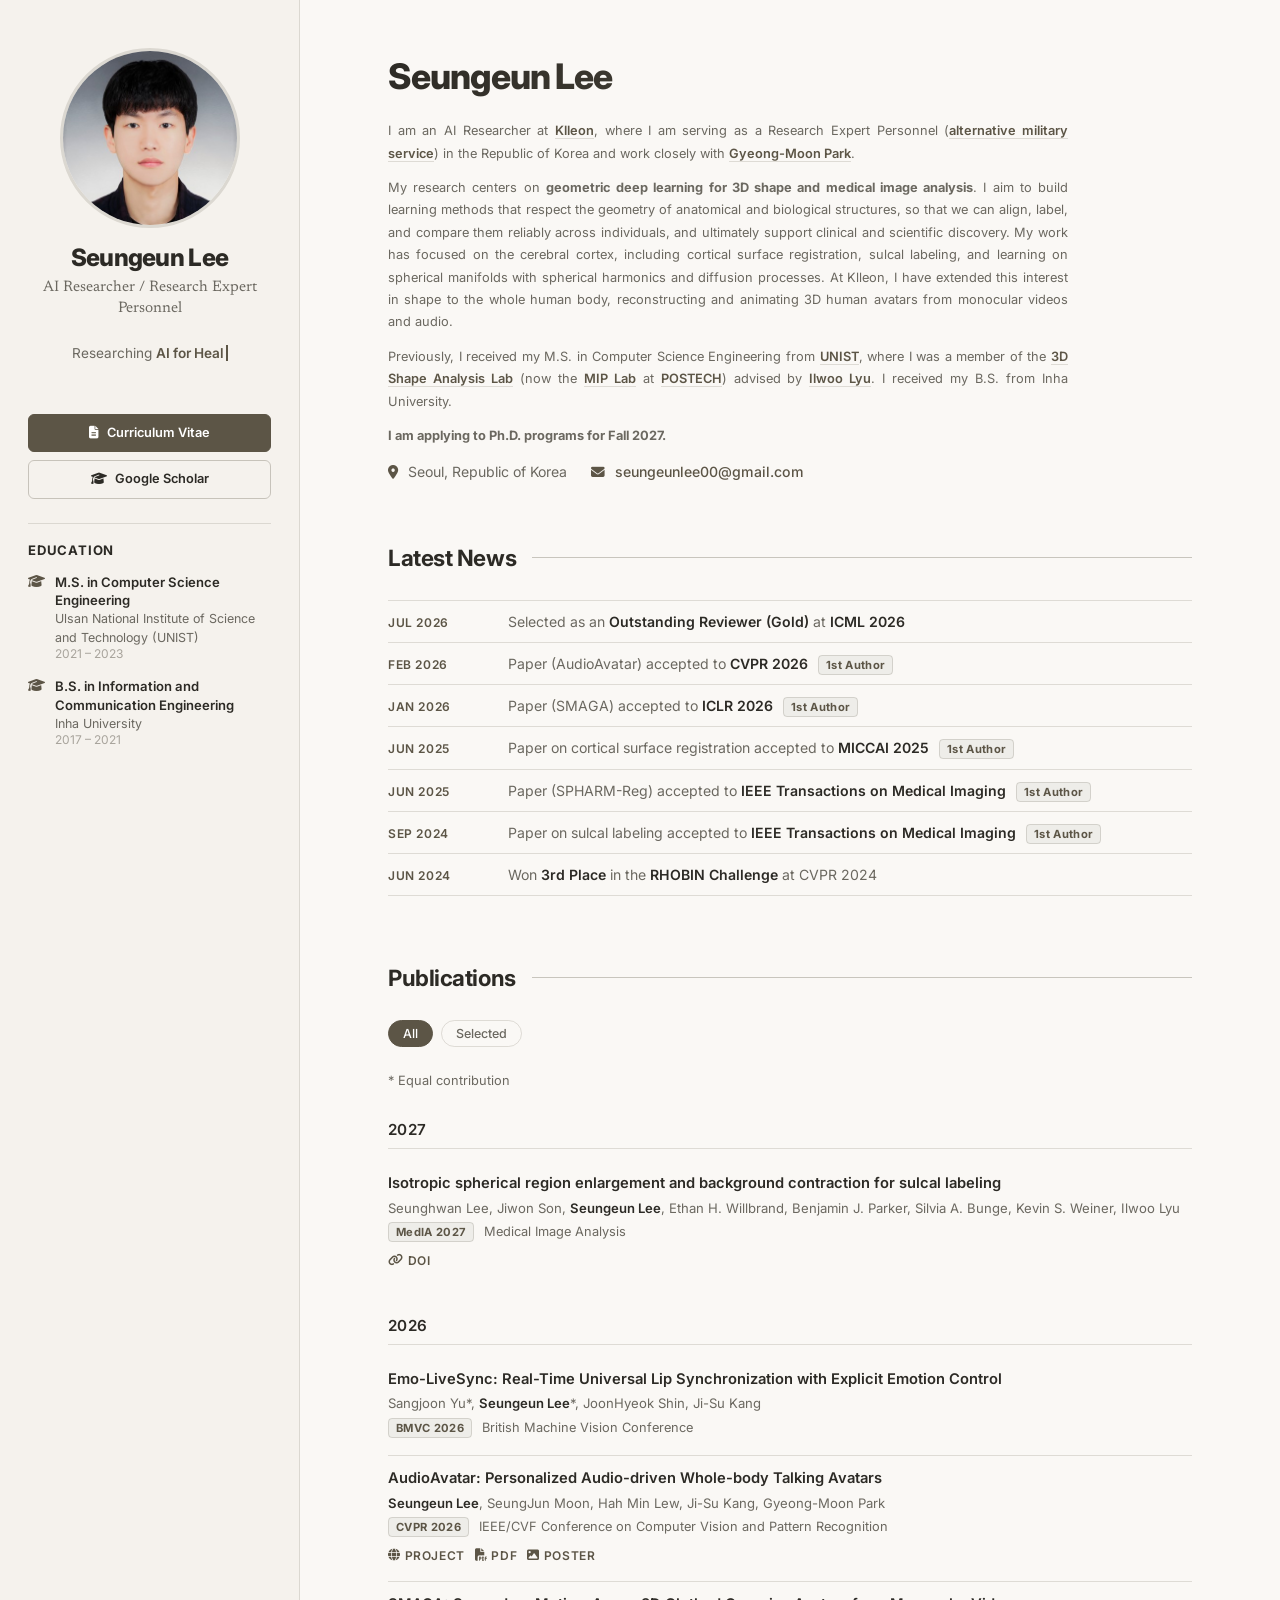
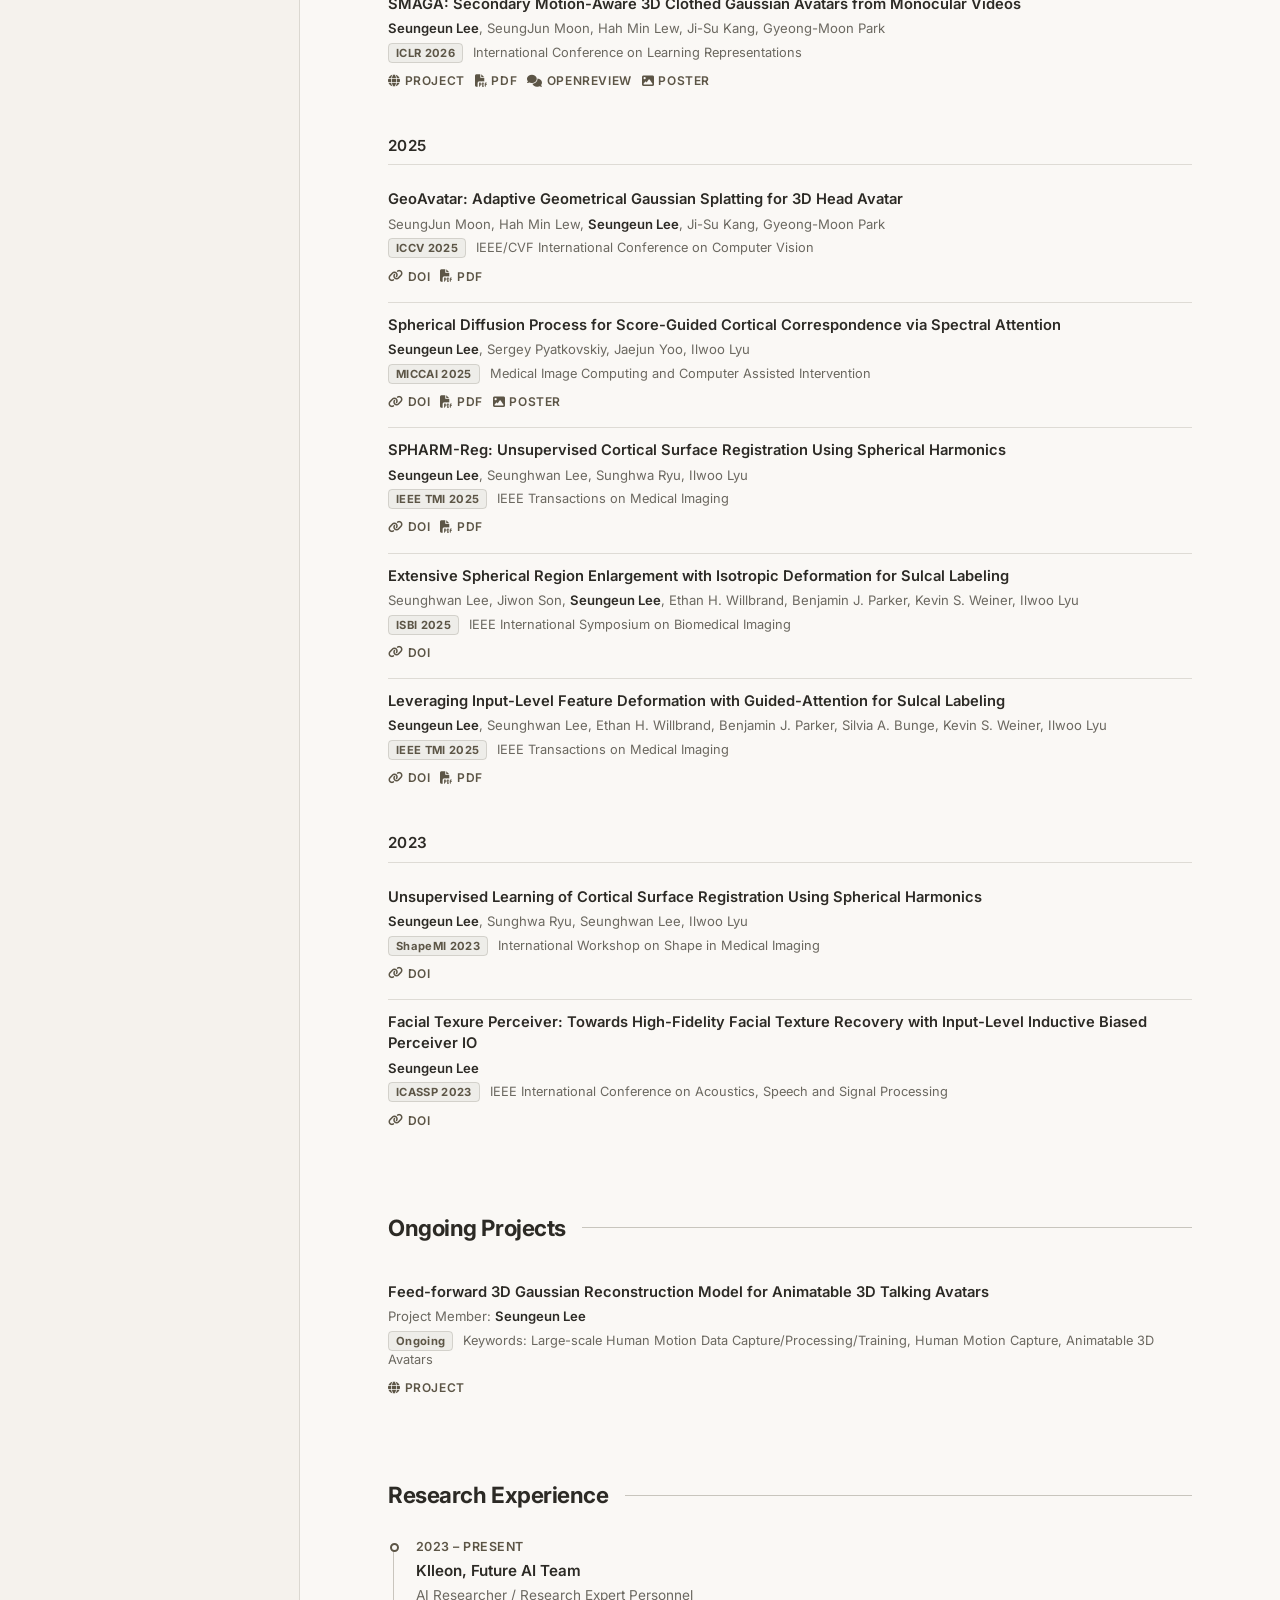
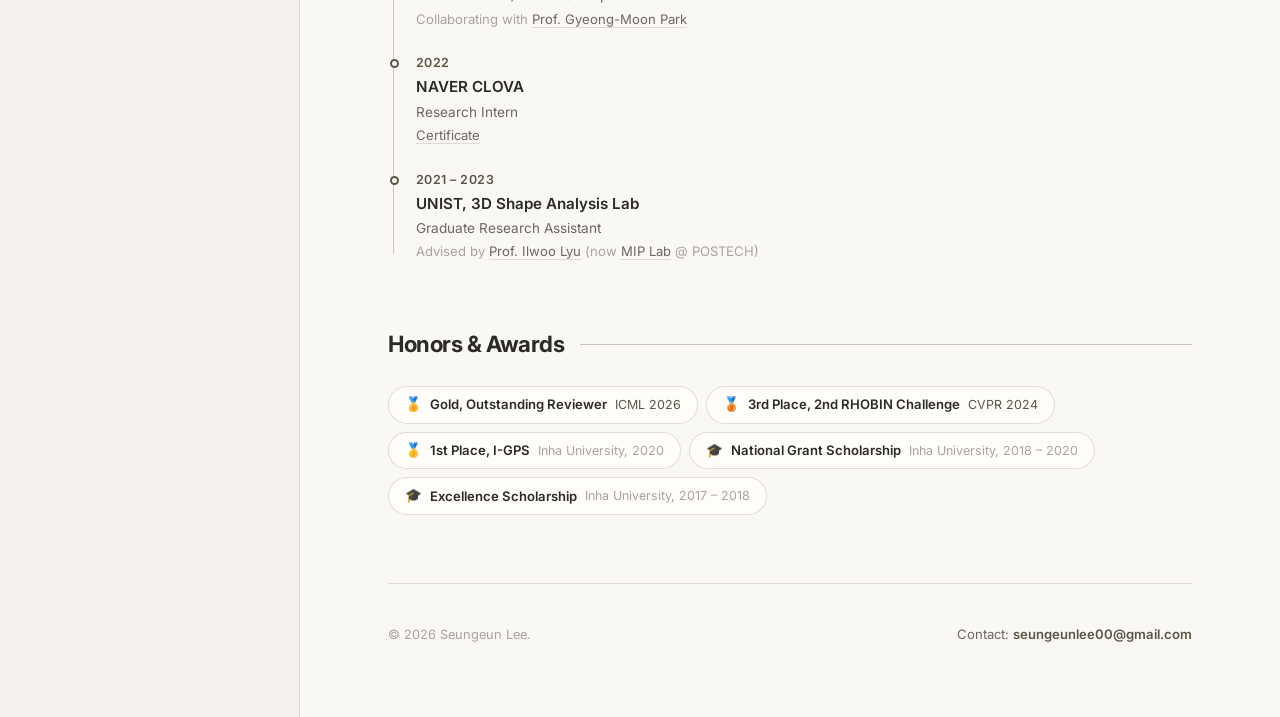
==== commit f4f234da: "Use CV spelling Hah Min Lew Co-Authored-By: Claude Opus 5.5 <noreply@anthropic.com>" ====
--- a/index.html
+++ b/index.html
@@ -206,7 +206,7 @@
                                 <div class="pub-venue">
                                     <span class="pub-venue-tag">CVPR 2026</span>
                                 </div>
-                                <div class="pub-authors"><span class="me">Seungeun Lee</span>, SeungJun Moon, Hah-Min Lew,
+                                <div class="pub-authors"><span class="me">Seungeun Lee</span>, SeungJun Moon, Hah Min Lew,
                                     Ji-Su Kang, Gyeong-Moon Park</div>
                                 <div class="pub-authors"><i>Keyword: 3D Avatar Reconstruction from a Single Image, 3D
                                         Gaussian Talking Avatars</i></div>
@@ -227,7 +227,7 @@
                                 <div class="pub-venue">
                                     <span class="pub-venue-tag">ICLR 2026</span>
                                 </div>
-                                <div class="pub-authors"><span class="me">Seungeun Lee</span>, SeungJun Moon, Hah-Min Lew,
+                                <div class="pub-authors"><span class="me">Seungeun Lee</span>, SeungJun Moon, Hah Min Lew,
                                     Ji-Su Kang, Gyeong-Moon Park</div>
                                 <div class="pub-authors"><i>Keyword: 3D Avatar Reconstruction and Animation, 3D Gaussian
                                         Clothed Avatars</i></div>
@@ -341,7 +341,7 @@
                         </li>
                         <li class="pub-item">
                             <div class="pub-item-title">AudioAvatar: Personalized Audio-driven Whole-body Talking Avatars</div>
-                            <div class="pub-authors"><span class="me">Seungeun Lee</span>, SeungJun Moon, Hah-Min Lew, Ji-Su Kang, Gyeong-Moon Park</div>
+                            <div class="pub-authors"><span class="me">Seungeun Lee</span>, SeungJun Moon, Hah Min Lew, Ji-Su Kang, Gyeong-Moon Park</div>
                             <div class="pub-item-venue"><span class="pub-venue-tag">CVPR 2026</span> IEEE/CVF Conference on Computer Vision and Pattern Recognition</div>
                             <div class="pub-links">
                                 <a href="projects/dvdm/" class="pub-link"><i class="fas fa-globe"></i> Project</a>
@@ -351,7 +351,7 @@
                         </li>
                         <li class="pub-item">
                             <div class="pub-item-title">SMAGA: Secondary Motion-Aware 3D Clothed Gaussian Avatars from Monocular Videos</div>
-                            <div class="pub-authors"><span class="me">Seungeun Lee</span>, SeungJun Moon, Hah-Min Lew, Ji-Su Kang, Gyeong-Moon Park</div>
+                            <div class="pub-authors"><span class="me">Seungeun Lee</span>, SeungJun Moon, Hah Min Lew, Ji-Su Kang, Gyeong-Moon Park</div>
                             <div class="pub-item-venue"><span class="pub-venue-tag">ICLR 2026</span> International Conference on Learning Representations</div>
                             <div class="pub-links">
                                 <a href="projects/smaga/" class="pub-link"><i class="fas fa-globe"></i> Project</a>
@@ -366,7 +366,7 @@
                     <ul class="pub-list">
                         <li class="pub-item">
                             <div class="pub-item-title">GeoAvatar: Adaptive Geometrical Gaussian Splatting for 3D Head Avatar</div>
-                            <div class="pub-authors">SeungJun Moon, Hah-Min Lew, <span class="me">Seungeun Lee</span>, Ji-Su Kang, Gyeong-Moon Park</div>
+                            <div class="pub-authors">SeungJun Moon, Hah Min Lew, <span class="me">Seungeun Lee</span>, Ji-Su Kang, Gyeong-Moon Park</div>
                             <div class="pub-item-venue"><span class="pub-venue-tag">ICCV 2025</span> IEEE/CVF International Conference on Computer Vision</div>
                             <div class="pub-links">
                                 <a href="https://doi.org/10.1109/ICCV51701.2025.01190" class="pub-link"><i class="fas fa-link"></i> DOI</a>
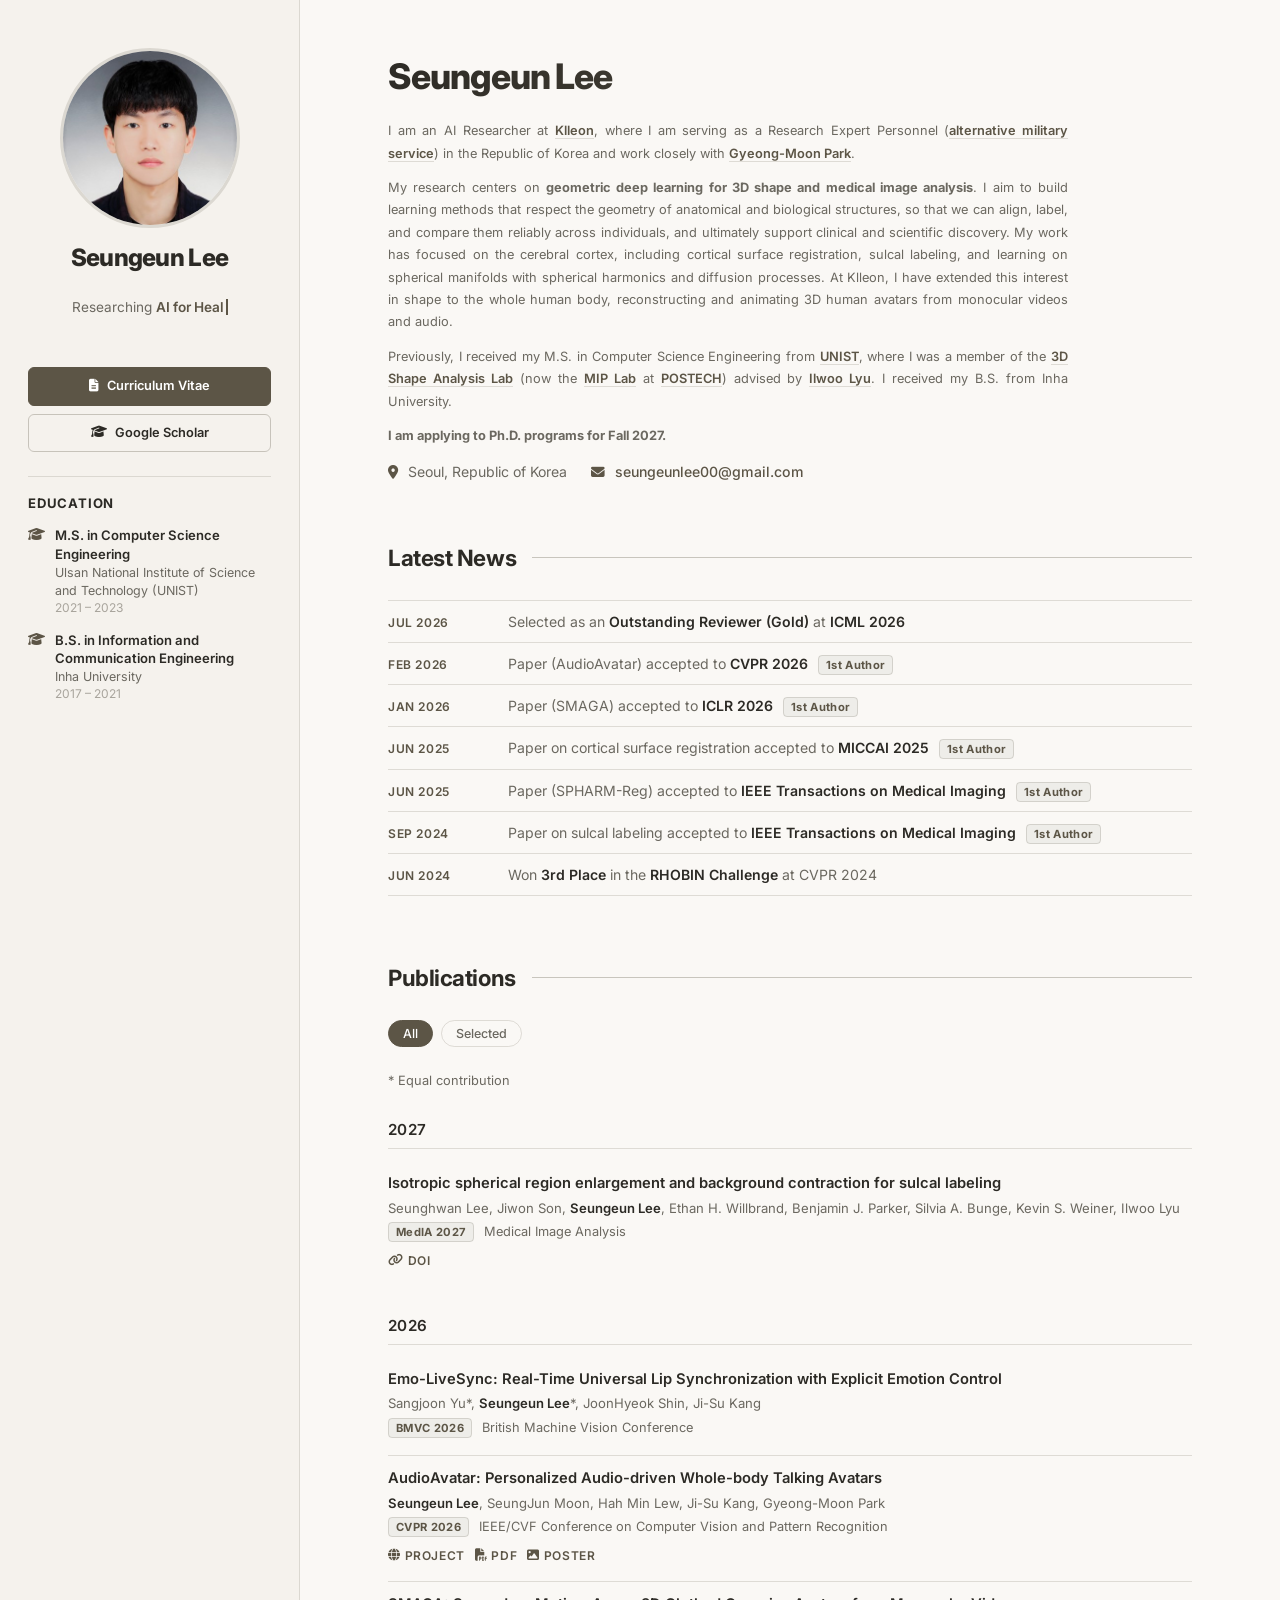
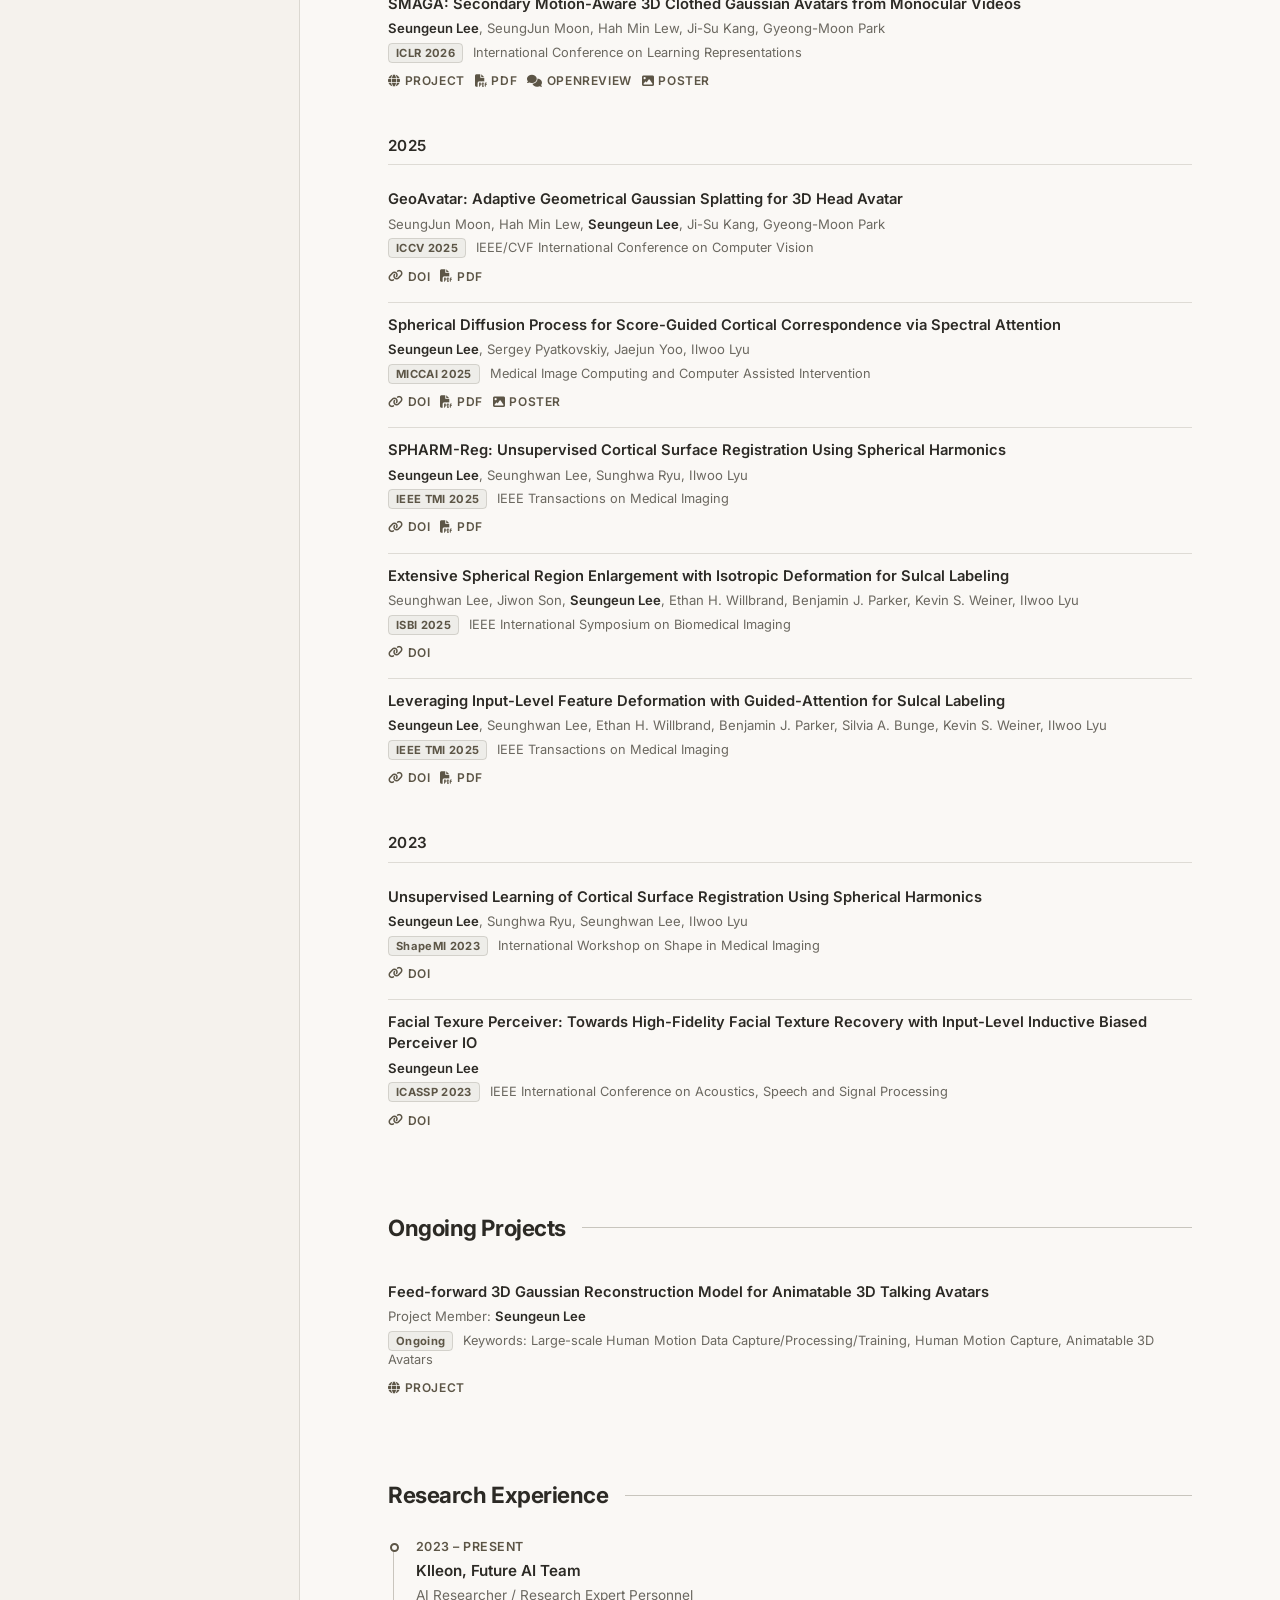
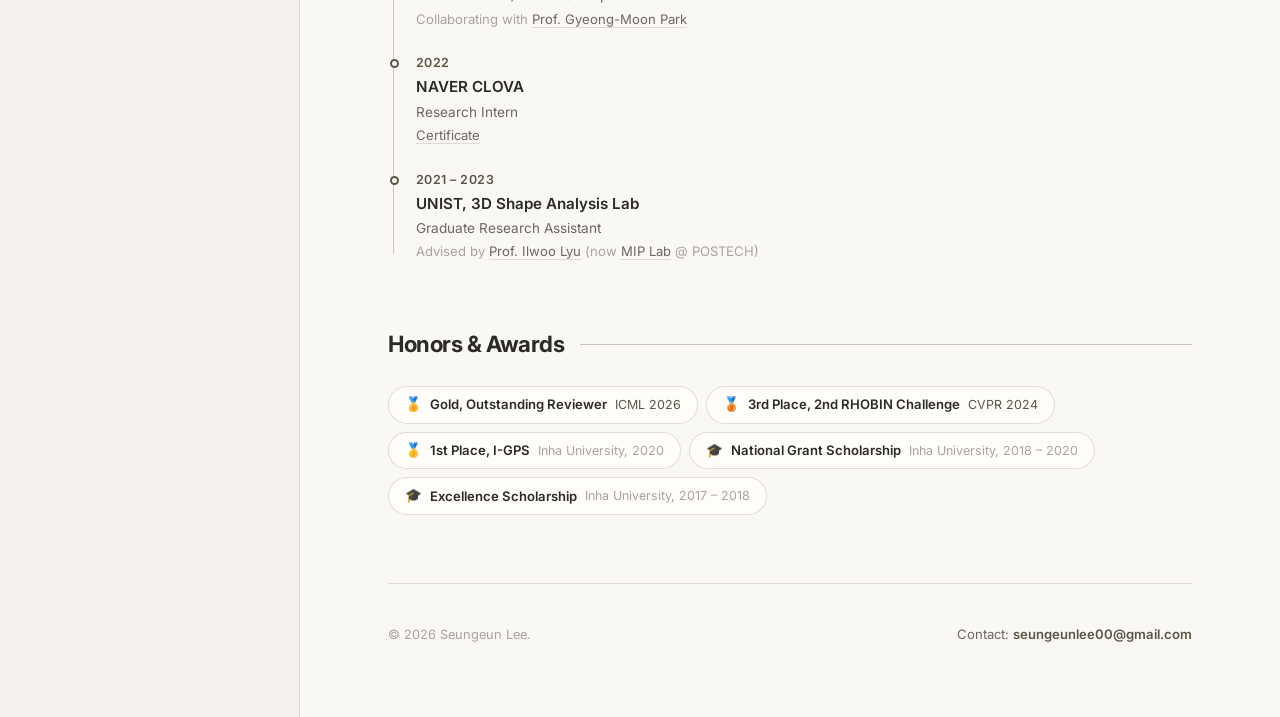
==== commit 52570785: "Sidebar: remove title line under name Co-Authored-By: Claude Opus 5.5 <noreply@anthropic.com>" ====
--- a/index.html
+++ b/index.html
@@ -38,7 +38,6 @@
             <div class="sidebar-profile">
                 <img src="./resources/profile.jpg" alt="Seungeun Lee" class="profile-img">
                 <h1 class="sidebar-name">Seungeun Lee</h1>
-                <p class="sidebar-title">AI Researcher / Research Expert Personnel</p>
                 <!-- <p class="sidebar-affiliation">Klleon / Republic of Korea</p> -->
             </div>
 
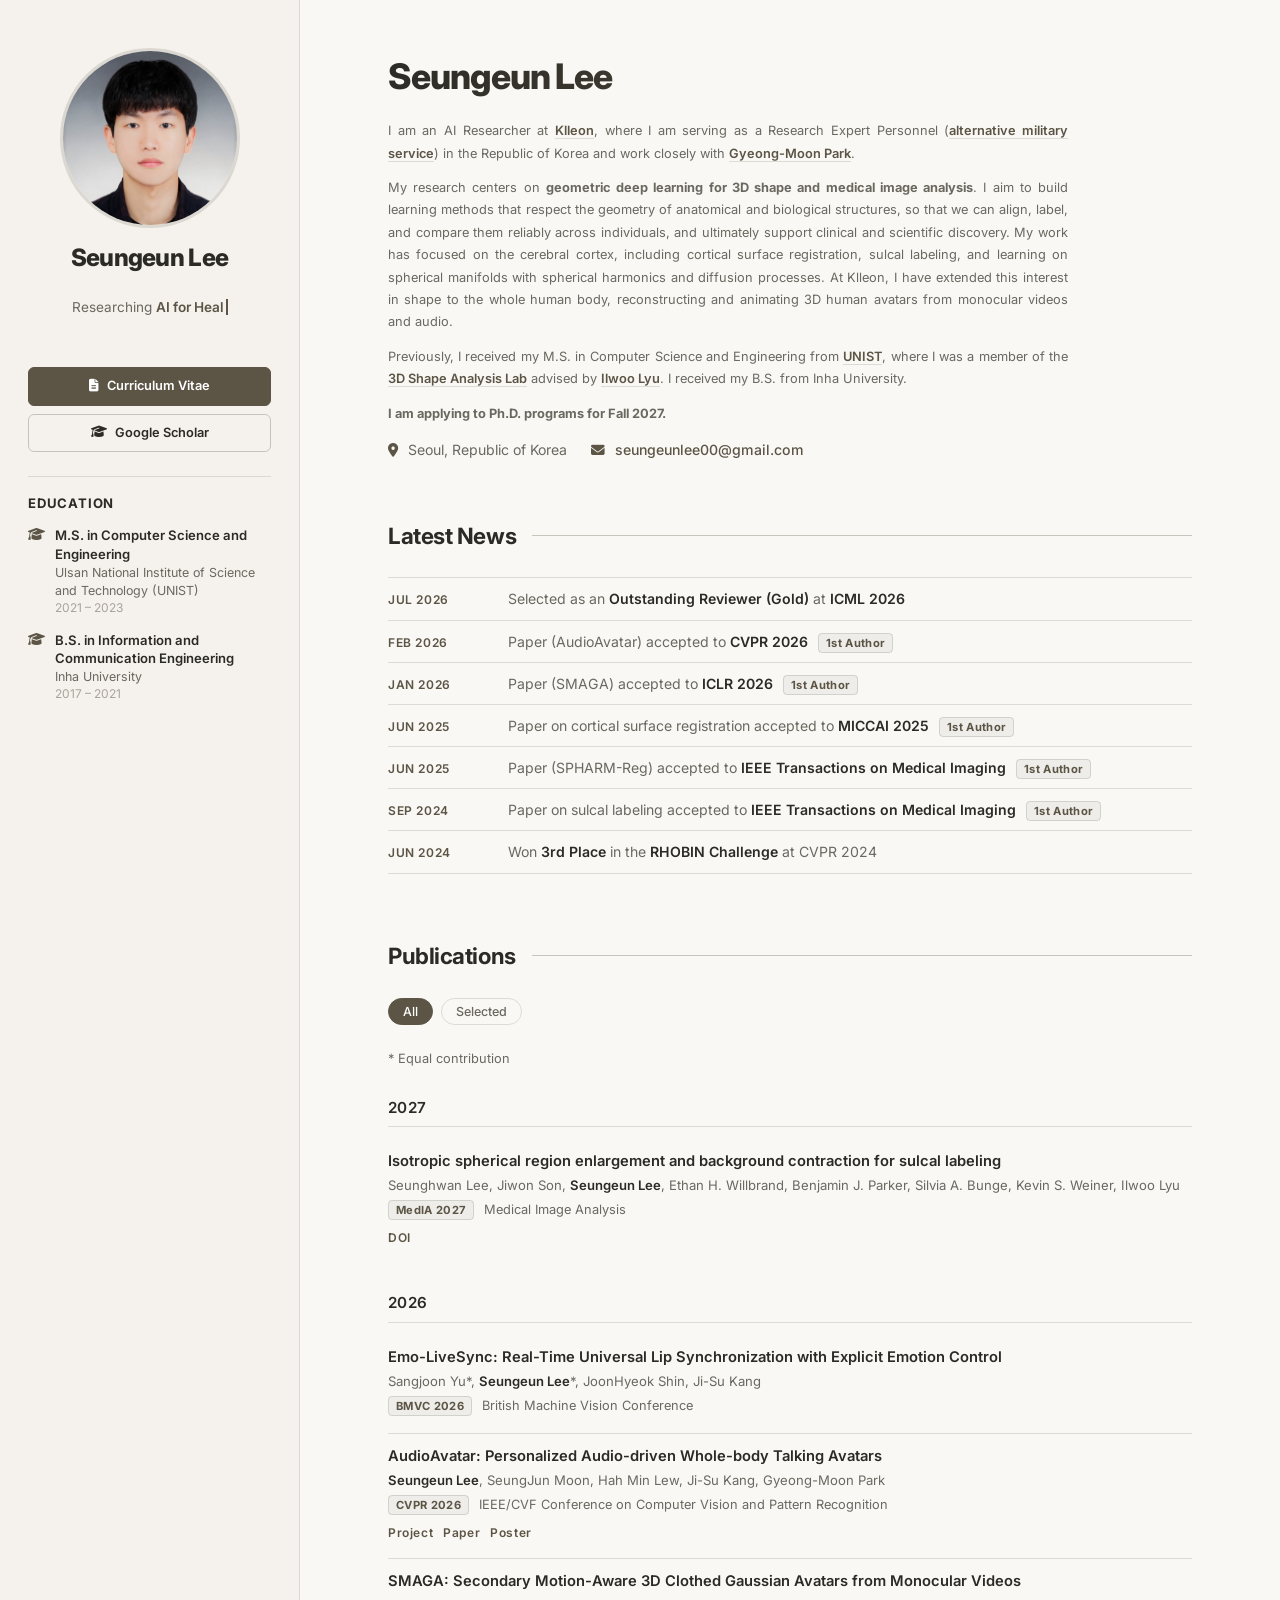
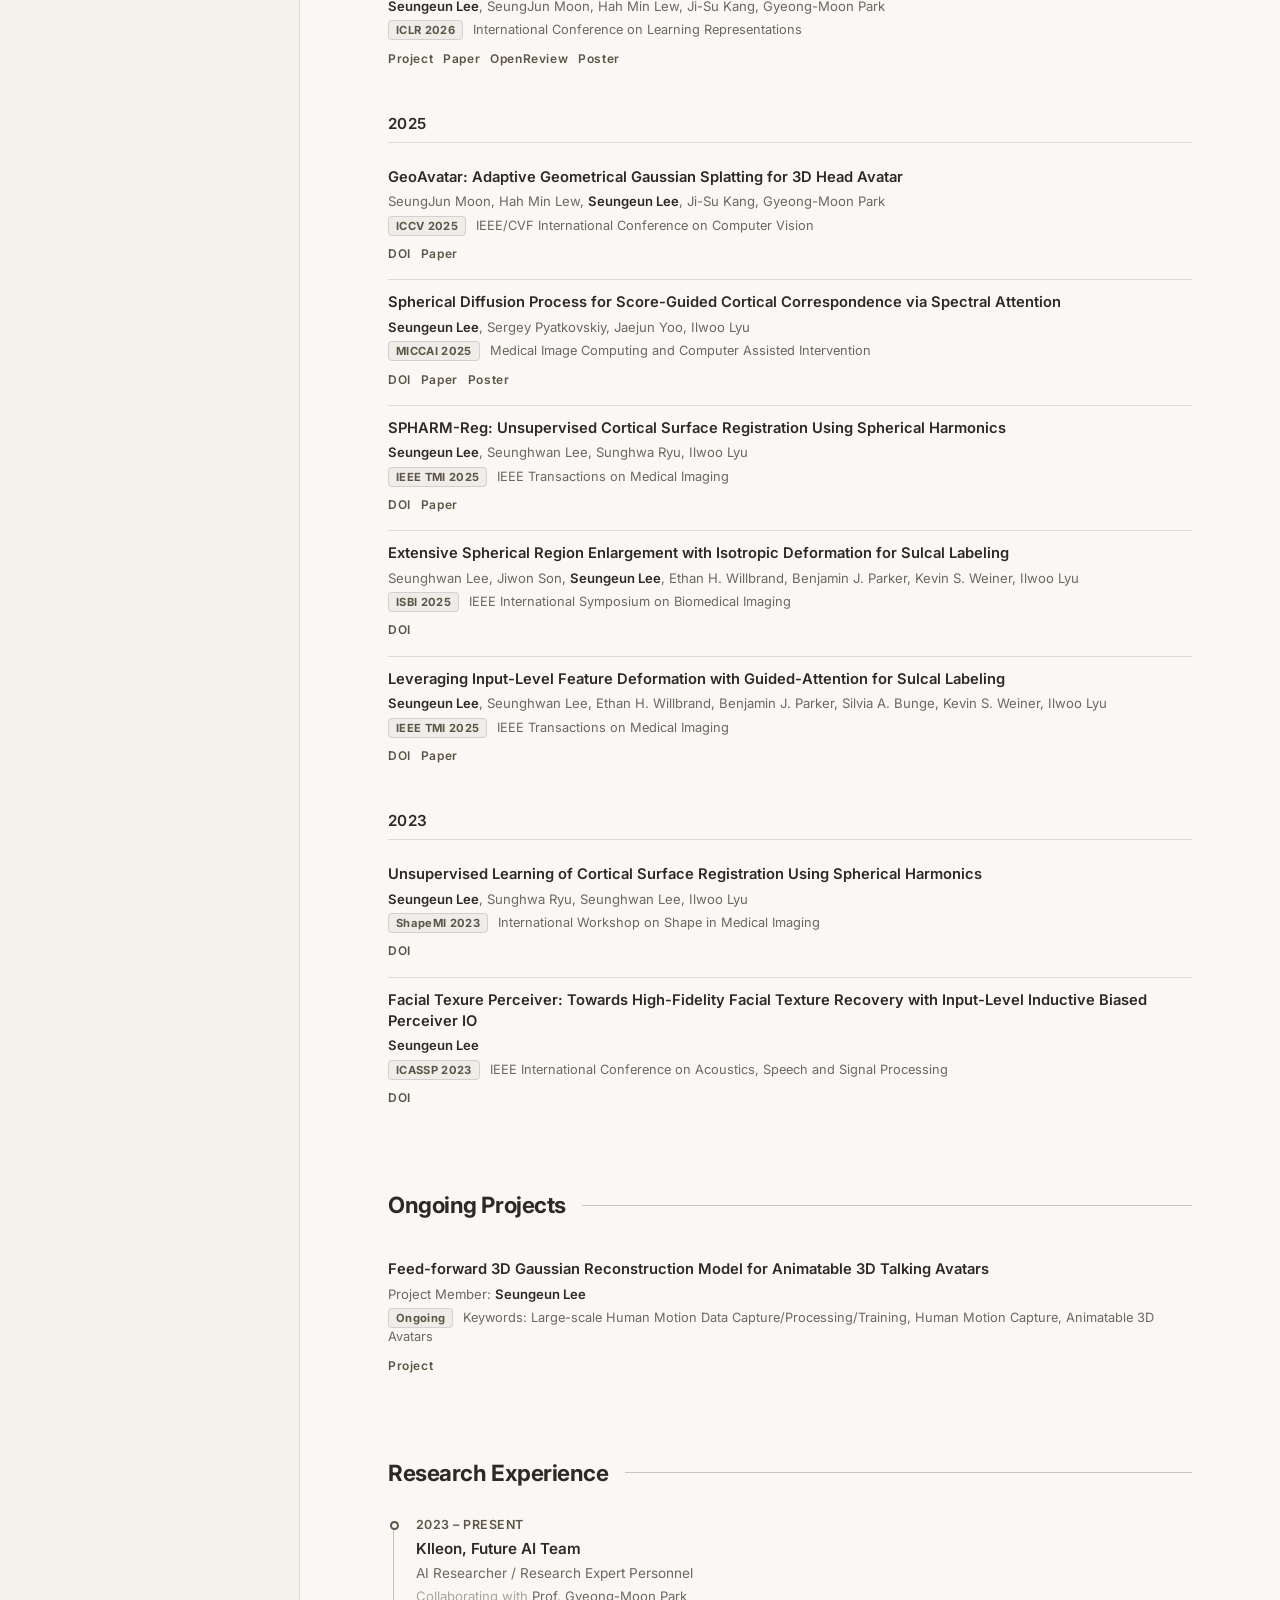
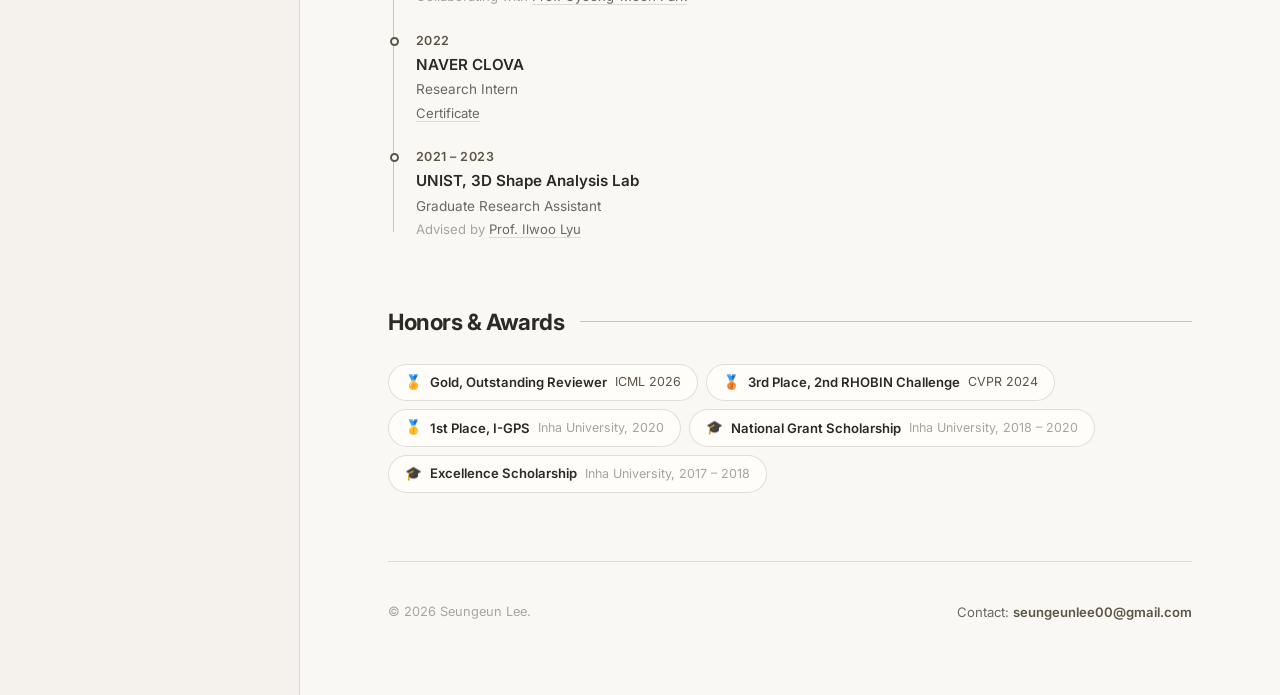
==== commit 45fbfbb4: "Drop MIP Lab notes, fix M.S. major, plain-text publication links Co-Authored-By: Claude Opus 5.5 <no" ====
--- a/index.html
+++ b/index.html
@@ -77,7 +77,7 @@
                     <li class="sidebar-edu-item">
                         <i class="fas fa-graduation-cap"></i>
                         <div class="sidebar-edu-info">
-                            <strong>M.S. in Computer Science Engineering</strong>
+                            <strong>M.S. in Computer Science and Engineering</strong>
                             <span>Ulsan National Institute of Science and Technology (UNIST)</span>
                             <div class="edu-years">2021 – 2023</div>
                         </div>
@@ -117,11 +117,9 @@
                     monocular videos and audio.
                 </p>
                 <p class="about-text">
-                    Previously, I received my M.S. in Computer Science Engineering from
+                    Previously, I received my M.S. in Computer Science and Engineering from
                     <a href="https://cse.unist.ac.kr/" target="_blank">UNIST</a>, where I was a member of the
-                    <a href="https://shape.postech.ac.kr/" target="_blank">3D Shape Analysis Lab</a>
-                    (now the <a href="https://shape.postech.ac.kr/" target="_blank">MIP Lab</a> at
-                    <a href="https://postech.ac.kr/eng/index.do" target="_blank">POSTECH</a>) advised by
+                    <a href="https://shape.postech.ac.kr/" target="_blank">3D Shape Analysis Lab</a> advised by
                     <a href="https://shape.postech.ac.kr/ilwoolyu/" target="_blank">Ilwoo Lyu</a>. I received my B.S. from
                     Inha University.
                 </p>
@@ -210,10 +208,9 @@
                                 <div class="pub-authors"><i>Keyword: 3D Avatar Reconstruction from a Single Image, 3D
                                         Gaussian Talking Avatars</i></div>
                                 <div class="pub-links">
-                                    <a href="projects/dvdm/" class="pub-link"><i class="fas fa-globe"></i> Project</a>
-                                    <a href="https://openaccess.thecvf.com/content/CVPR2026/papers/Lee_AudioAvatar_Personalized_Audio-driven_Whole-body_Talking_Avatars_CVPR_2026_paper.pdf" class="pub-link"><i
-                                            class="fas fa-file-pdf"></i> PDF</a>
-                                    <a href="https://cvpr.thecvf.com/virtual/2026/poster/39239" class="pub-link"><i class="fas fa-image"></i> Poster</a>
+                                    <a href="projects/dvdm/" class="pub-link">Project</a>
+                                    <a href="https://openaccess.thecvf.com/content/CVPR2026/papers/Lee_AudioAvatar_Personalized_Audio-driven_Whole-body_Talking_Avatars_CVPR_2026_paper.pdf" class="pub-link">Paper</a>
+                                    <a href="https://cvpr.thecvf.com/virtual/2026/poster/39239" class="pub-link">Poster</a>
                                 </div>
                             </div>
                         </article>
@@ -231,13 +228,10 @@
                                 <div class="pub-authors"><i>Keyword: 3D Avatar Reconstruction and Animation, 3D Gaussian
                                         Clothed Avatars</i></div>
                                 <div class="pub-links">
-                                    <a href="projects/smaga/" class="pub-link"><i class="fas fa-globe"></i> Project</a>
-                                    <a href="https://openreview.net/pdf?id=2A3Q2EtGTF" class="pub-link"><i
-                                            class="fas fa-file-pdf"></i> PDF</a>
-                                    <a href="https://openreview.net/forum?id=2A3Q2EtGTF" class="pub-link"><i
-                                            class="fas fa-comments"></i> OpenReview</a>
-                                    <a href="https://iclr.cc/virtual/2026/poster/10011771" class="pub-link"><i
-                                            class="fas fa-image"></i> Poster</a>
+                                    <a href="projects/smaga/" class="pub-link">Project</a>
+                                    <a href="https://openreview.net/pdf?id=2A3Q2EtGTF" class="pub-link">Paper</a>
+                                    <a href="https://openreview.net/forum?id=2A3Q2EtGTF" class="pub-link">OpenReview</a>
+                                    <a href="https://iclr.cc/virtual/2026/poster/10011771" class="pub-link">Poster</a>
                                 </div>
                             </div>
                         </article>
@@ -258,11 +252,9 @@
                                         Process on the Sphere</i></div>
                                 <div class="pub-links">
                                     <a href="https://papers.miccai.org/miccai-2025/paper/1268_paper.pdf"
-                                        class="pub-link"><i class="fas fa-file-pdf"></i> PDF</a>
-                                    <a href="resources/paper/poster-sgcc.pdf" class="pub-link"><i
-                                            class="fas fa-image"></i> Poster</a>
-                                    <!-- <a href="https://github.com/seungeunlee1228/S2SD-Reg" class="pub-link"><i
-                                            class="fab fa-github"></i> Code</a> -->
+                                        class="pub-link">Paper</a>
+                                    <a href="resources/paper/poster-sgcc.pdf" class="pub-link">Poster</a>
+                                    <!-- <a href="https://github.com/seungeunlee1228/S2SD-Reg" class="pub-link">Code</a> -->
                                 </div>
                             </div>
                         </article>
@@ -280,12 +272,9 @@
                                 <div class="pub-authors"><i>Keyword: Spherical Registration, Spherical Harmonic
                                         Analysis</i></div>
                                 <div class="pub-links">
-                                    <a href="https://ieeexplore.ieee.org/document/11045740" class="pub-link"><i
-                                            class="fas fa-link"></i> DOI</a>
-                                    <a href="resources/paper/TMI25-SPHARM-Reg.pdf" class="pub-link"><i
-                                            class="fas fa-file-pdf"></i> PDF</a>
-                                    <!-- <a href="https://github.com/seungeunlee1228/SPHARM-Demons" class="pub-link"><i
-                                            class="fab fa-github"></i> Code</a> -->
+                                    <a href="https://ieeexplore.ieee.org/document/11045740" class="pub-link">DOI</a>
+                                    <a href="resources/paper/TMI25-SPHARM-Reg.pdf" class="pub-link">Paper</a>
+                                    <!-- <a href="https://github.com/seungeunlee1228/SPHARM-Demons" class="pub-link">Code</a> -->
                                 </div>
                             </div>
                         </article>
@@ -303,12 +292,9 @@
                                     Willbrand, Benjamin Parker, Silvia Bunge, Kevin Weiner, Ilwoo Lyu</div>
                                 <div class="pub-authors"><i>Keyword: Sulcal Labeling, Diffeomorphic Deformation</i></div>
                                 <div class="pub-links">
-                                    <a href="https://ieeexplore.ieee.org/document/10695448" class="pub-link"><i
-                                            class="fas fa-link"></i> DOI</a>
-                                    <a href="resources/paper/TMI25-DSPHARM.pdf" class="pub-link"><i
-                                            class="fas fa-file-pdf"></i> PDF</a>
-                                    <!-- <a href="https://github.com/Shape-Lab/DSPHARM-Net" class="pub-link"><i
-                                            class="fab fa-github"></i> Code</a> -->
+                                    <a href="https://ieeexplore.ieee.org/document/10695448" class="pub-link">DOI</a>
+                                    <a href="resources/paper/TMI25-DSPHARM.pdf" class="pub-link">Paper</a>
+                                    <!-- <a href="https://github.com/Shape-Lab/DSPHARM-Net" class="pub-link">Code</a> -->
                                 </div>
                             </div>
                         </article>
@@ -326,7 +312,7 @@
                             <div class="pub-authors">Seunghwan Lee, Jiwon Son, <span class="me">Seungeun Lee</span>, Ethan H. Willbrand, Benjamin J. Parker, Silvia A. Bunge, Kevin S. Weiner, Ilwoo Lyu</div>
                             <div class="pub-item-venue"><span class="pub-venue-tag">MedIA 2027</span> Medical Image Analysis</div>
                             <div class="pub-links">
-                                <a href="https://doi.org/10.1016/j.media.2026.104303" class="pub-link"><i class="fas fa-link"></i> DOI</a>
+                                <a href="https://doi.org/10.1016/j.media.2026.104303" class="pub-link">DOI</a>
                             </div>
                         </li>
                     </ul>
@@ -343,9 +329,9 @@
                             <div class="pub-authors"><span class="me">Seungeun Lee</span>, SeungJun Moon, Hah Min Lew, Ji-Su Kang, Gyeong-Moon Park</div>
                             <div class="pub-item-venue"><span class="pub-venue-tag">CVPR 2026</span> IEEE/CVF Conference on Computer Vision and Pattern Recognition</div>
                             <div class="pub-links">
-                                <a href="projects/dvdm/" class="pub-link"><i class="fas fa-globe"></i> Project</a>
-                                <a href="https://openaccess.thecvf.com/content/CVPR2026/papers/Lee_AudioAvatar_Personalized_Audio-driven_Whole-body_Talking_Avatars_CVPR_2026_paper.pdf" class="pub-link"><i class="fas fa-file-pdf"></i> PDF</a>
-                                <a href="https://cvpr.thecvf.com/virtual/2026/poster/39239" class="pub-link"><i class="fas fa-image"></i> Poster</a>
+                                <a href="projects/dvdm/" class="pub-link">Project</a>
+                                <a href="https://openaccess.thecvf.com/content/CVPR2026/papers/Lee_AudioAvatar_Personalized_Audio-driven_Whole-body_Talking_Avatars_CVPR_2026_paper.pdf" class="pub-link">Paper</a>
+                                <a href="https://cvpr.thecvf.com/virtual/2026/poster/39239" class="pub-link">Poster</a>
                             </div>
                         </li>
                         <li class="pub-item">
@@ -353,10 +339,10 @@
                             <div class="pub-authors"><span class="me">Seungeun Lee</span>, SeungJun Moon, Hah Min Lew, Ji-Su Kang, Gyeong-Moon Park</div>
                             <div class="pub-item-venue"><span class="pub-venue-tag">ICLR 2026</span> International Conference on Learning Representations</div>
                             <div class="pub-links">
-                                <a href="projects/smaga/" class="pub-link"><i class="fas fa-globe"></i> Project</a>
-                                <a href="https://openreview.net/pdf?id=2A3Q2EtGTF" class="pub-link"><i class="fas fa-file-pdf"></i> PDF</a>
-                                <a href="https://openreview.net/forum?id=2A3Q2EtGTF" class="pub-link"><i class="fas fa-comments"></i> OpenReview</a>
-                                <a href="https://iclr.cc/virtual/2026/poster/10011771" class="pub-link"><i class="fas fa-image"></i> Poster</a>
+                                <a href="projects/smaga/" class="pub-link">Project</a>
+                                <a href="https://openreview.net/pdf?id=2A3Q2EtGTF" class="pub-link">Paper</a>
+                                <a href="https://openreview.net/forum?id=2A3Q2EtGTF" class="pub-link">OpenReview</a>
+                                <a href="https://iclr.cc/virtual/2026/poster/10011771" class="pub-link">Poster</a>
                             </div>
                         </li>
                     </ul>
@@ -368,8 +354,8 @@
                             <div class="pub-authors">SeungJun Moon, Hah Min Lew, <span class="me">Seungeun Lee</span>, Ji-Su Kang, Gyeong-Moon Park</div>
                             <div class="pub-item-venue"><span class="pub-venue-tag">ICCV 2025</span> IEEE/CVF International Conference on Computer Vision</div>
                             <div class="pub-links">
-                                <a href="https://doi.org/10.1109/ICCV51701.2025.01190" class="pub-link"><i class="fas fa-link"></i> DOI</a>
-                                <a href="https://openaccess.thecvf.com/content/ICCV2025/papers/Moon_GeoAvatar_Adaptive_Geometrical_Gaussian_Splatting_for_3D_Head_Avatar_ICCV_2025_paper.pdf" class="pub-link"><i class="fas fa-file-pdf"></i> PDF</a>
+                                <a href="https://doi.org/10.1109/ICCV51701.2025.01190" class="pub-link">DOI</a>
+                                <a href="https://openaccess.thecvf.com/content/ICCV2025/papers/Moon_GeoAvatar_Adaptive_Geometrical_Gaussian_Splatting_for_3D_Head_Avatar_ICCV_2025_paper.pdf" class="pub-link">Paper</a>
                             </div>
                         </li>
                         <li class="pub-item">
@@ -377,10 +363,10 @@
                             <div class="pub-authors"><span class="me">Seungeun Lee</span>, Sergey Pyatkovskiy, Jaejun Yoo, Ilwoo Lyu</div>
                             <div class="pub-item-venue"><span class="pub-venue-tag">MICCAI 2025</span> Medical Image Computing and Computer Assisted Intervention</div>
                             <div class="pub-links">
-                                <a href="https://doi.org/10.1007/978-3-032-05325-1_52" class="pub-link"><i class="fas fa-link"></i> DOI</a>
-                                <a href="https://papers.miccai.org/miccai-2025/paper/1268_paper.pdf" class="pub-link"><i class="fas fa-file-pdf"></i> PDF</a>
-                                <a href="resources/paper/poster-sgcc.pdf" class="pub-link"><i class="fas fa-image"></i> Poster</a>
-                                <!-- <a href="https://github.com/seungeunlee1228/S2SD-Reg" class="pub-link"><i class="fab fa-github"></i> Code</a> -->
+                                <a href="https://doi.org/10.1007/978-3-032-05325-1_52" class="pub-link">DOI</a>
+                                <a href="https://papers.miccai.org/miccai-2025/paper/1268_paper.pdf" class="pub-link">Paper</a>
+                                <a href="resources/paper/poster-sgcc.pdf" class="pub-link">Poster</a>
+                                <!-- <a href="https://github.com/seungeunlee1228/S2SD-Reg" class="pub-link">Code</a> -->
                             </div>
                         </li>
                         <li class="pub-item">
@@ -388,9 +374,9 @@
                             <div class="pub-authors"><span class="me">Seungeun Lee</span>, Seunghwan Lee, Sunghwa Ryu, Ilwoo Lyu</div>
                             <div class="pub-item-venue"><span class="pub-venue-tag">IEEE TMI 2025</span> IEEE Transactions on Medical Imaging</div>
                             <div class="pub-links">
-                                <a href="https://doi.org/10.1109/TMI.2025.3581605" class="pub-link"><i class="fas fa-link"></i> DOI</a>
-                                <a href="resources/paper/TMI25-SPHARM-Reg.pdf" class="pub-link"><i class="fas fa-file-pdf"></i> PDF</a>
-                                <!-- <a href="https://github.com/seungeunlee1228/SPHARM-Demons" class="pub-link"><i class="fab fa-github"></i> Code</a> -->
+                                <a href="https://doi.org/10.1109/TMI.2025.3581605" class="pub-link">DOI</a>
+                                <a href="resources/paper/TMI25-SPHARM-Reg.pdf" class="pub-link">Paper</a>
+                                <!-- <a href="https://github.com/seungeunlee1228/SPHARM-Demons" class="pub-link">Code</a> -->
                             </div>
                         </li>
                         <li class="pub-item">
@@ -398,7 +384,7 @@
                             <div class="pub-authors">Seunghwan Lee, Jiwon Son, <span class="me">Seungeun Lee</span>, Ethan H. Willbrand, Benjamin J. Parker, Kevin S. Weiner, Ilwoo Lyu</div>
                             <div class="pub-item-venue"><span class="pub-venue-tag">ISBI 2025</span> IEEE International Symposium on Biomedical Imaging</div>
                             <div class="pub-links">
-                                <a href="https://doi.org/10.1109/ISBI60581.2025.10981062" class="pub-link"><i class="fas fa-link"></i> DOI</a>
+                                <a href="https://doi.org/10.1109/ISBI60581.2025.10981062" class="pub-link">DOI</a>
                             </div>
                         </li>
                         <li class="pub-item">
@@ -406,9 +392,9 @@
                             <div class="pub-authors"><span class="me">Seungeun Lee</span>, Seunghwan Lee, Ethan H. Willbrand, Benjamin J. Parker, Silvia A. Bunge, Kevin S. Weiner, Ilwoo Lyu</div>
                             <div class="pub-item-venue"><span class="pub-venue-tag">IEEE TMI 2025</span> IEEE Transactions on Medical Imaging</div>
                             <div class="pub-links">
-                                <a href="https://doi.org/10.1109/TMI.2024.3468727" class="pub-link"><i class="fas fa-link"></i> DOI</a>
-                                <a href="resources/paper/TMI25-DSPHARM.pdf" class="pub-link"><i class="fas fa-file-pdf"></i> PDF</a>
-                                <!-- <a href="https://github.com/Shape-Lab/DSPHARM-Net" class="pub-link"><i class="fab fa-github"></i> Code</a> -->
+                                <a href="https://doi.org/10.1109/TMI.2024.3468727" class="pub-link">DOI</a>
+                                <a href="resources/paper/TMI25-DSPHARM.pdf" class="pub-link">Paper</a>
+                                <!-- <a href="https://github.com/Shape-Lab/DSPHARM-Net" class="pub-link">Code</a> -->
                             </div>
                         </li>
                     </ul>
@@ -420,7 +406,7 @@
                             <div class="pub-authors"><span class="me">Seungeun Lee</span>, Sunghwa Ryu, Seunghwan Lee, Ilwoo Lyu</div>
                             <div class="pub-item-venue"><span class="pub-venue-tag">ShapeMI 2023</span> International Workshop on Shape in Medical Imaging</div>
                             <div class="pub-links">
-                                <a href="https://doi.org/10.1007/978-3-031-46914-5_6" class="pub-link"><i class="fas fa-link"></i> DOI</a>
+                                <a href="https://doi.org/10.1007/978-3-031-46914-5_6" class="pub-link">DOI</a>
                             </div>
                         </li>
                         <li class="pub-item">
@@ -428,7 +414,7 @@
                             <div class="pub-authors"><span class="me">Seungeun Lee</span></div>
                             <div class="pub-item-venue"><span class="pub-venue-tag">ICASSP 2023</span> IEEE International Conference on Acoustics, Speech and Signal Processing</div>
                             <div class="pub-links">
-                                <a href="https://doi.org/10.1109/ICASSP49357.2023.10096776" class="pub-link"><i class="fas fa-link"></i> DOI</a>
+                                <a href="https://doi.org/10.1109/ICASSP49357.2023.10096776" class="pub-link">DOI</a>
                             </div>
                         </li>
                     </ul>
@@ -441,7 +427,7 @@
                             <div class="pub-authors">Junuk Cha, Muhammad Saqlain, Donguk Kim, <span class="me">Seungeun Lee</span>, Seongyeong Lee, Seungryul Baek</div>
                             <div class="pub-item-venue"><span class="pub-venue-tag">IEEE Access 2022</span> IEEE Access</div>
                             <div class="pub-links">
-                                <a href="https://doi.org/10.1109/ACCESS.2022.3185058" class="pub-link"><i class="fas fa-link"></i> DOI</a>
+                                <a href="https://doi.org/10.1109/ACCESS.2022.3185058" class="pub-link">DOI</a>
                             </div>
                         </li>
                     </ul>
@@ -453,7 +439,7 @@
                             <div class="pub-authors">Junuk Cha, Muhammad Saqlain, Changhwa Lee, Seongyeong Lee, <span class="me">Seungeun Lee</span>, Donguk Kim, Won-Hee Park, Seungryul Baek</div>
                             <div class="pub-item-venue"><span class="pub-venue-tag">Applied Sciences 2021</span> Applied Sciences</div>
                             <div class="pub-links">
-                                <a href="https://doi.org/10.3390/app11209724" class="pub-link"><i class="fas fa-link"></i> DOI</a>
+                                <a href="https://doi.org/10.3390/app11209724" class="pub-link">DOI</a>
                             </div>
                         </li>
                     </ul>
@@ -477,7 +463,7 @@
                             Human Motion Data Capture/Processing/Training, Human Motion Capture, Animatable 3D
                             Avatars</div>
                         <div class="pub-links">
-                            <a href="projects/gentalkava/" class="pub-link"><i class="fas fa-globe"></i> Project</a>
+                            <a href="projects/gentalkava/" class="pub-link">Project</a>
                         </div>
                     </li>
                 </ul>
@@ -515,7 +501,6 @@
                         <div class="timeline-detail">
                             Advised by
                             <a href="https://shape.postech.ac.kr/ilwoolyu/" target="_blank">Prof. Ilwoo Lyu</a>
-                            (now <a href="https://shape.postech.ac.kr/" target="_blank">MIP Lab</a> @ POSTECH)
                         </div>
                     </div>
                 </div>
--- a/css/academic.css
+++ b/css/academic.css
@@ -718,7 +718,6 @@
 .pub-link {
     font-size: 0.75rem;
     font-weight: 600;
-    text-transform: uppercase;
     letter-spacing: 0.05em;
     color: var(--accent);
     display: inline-flex;
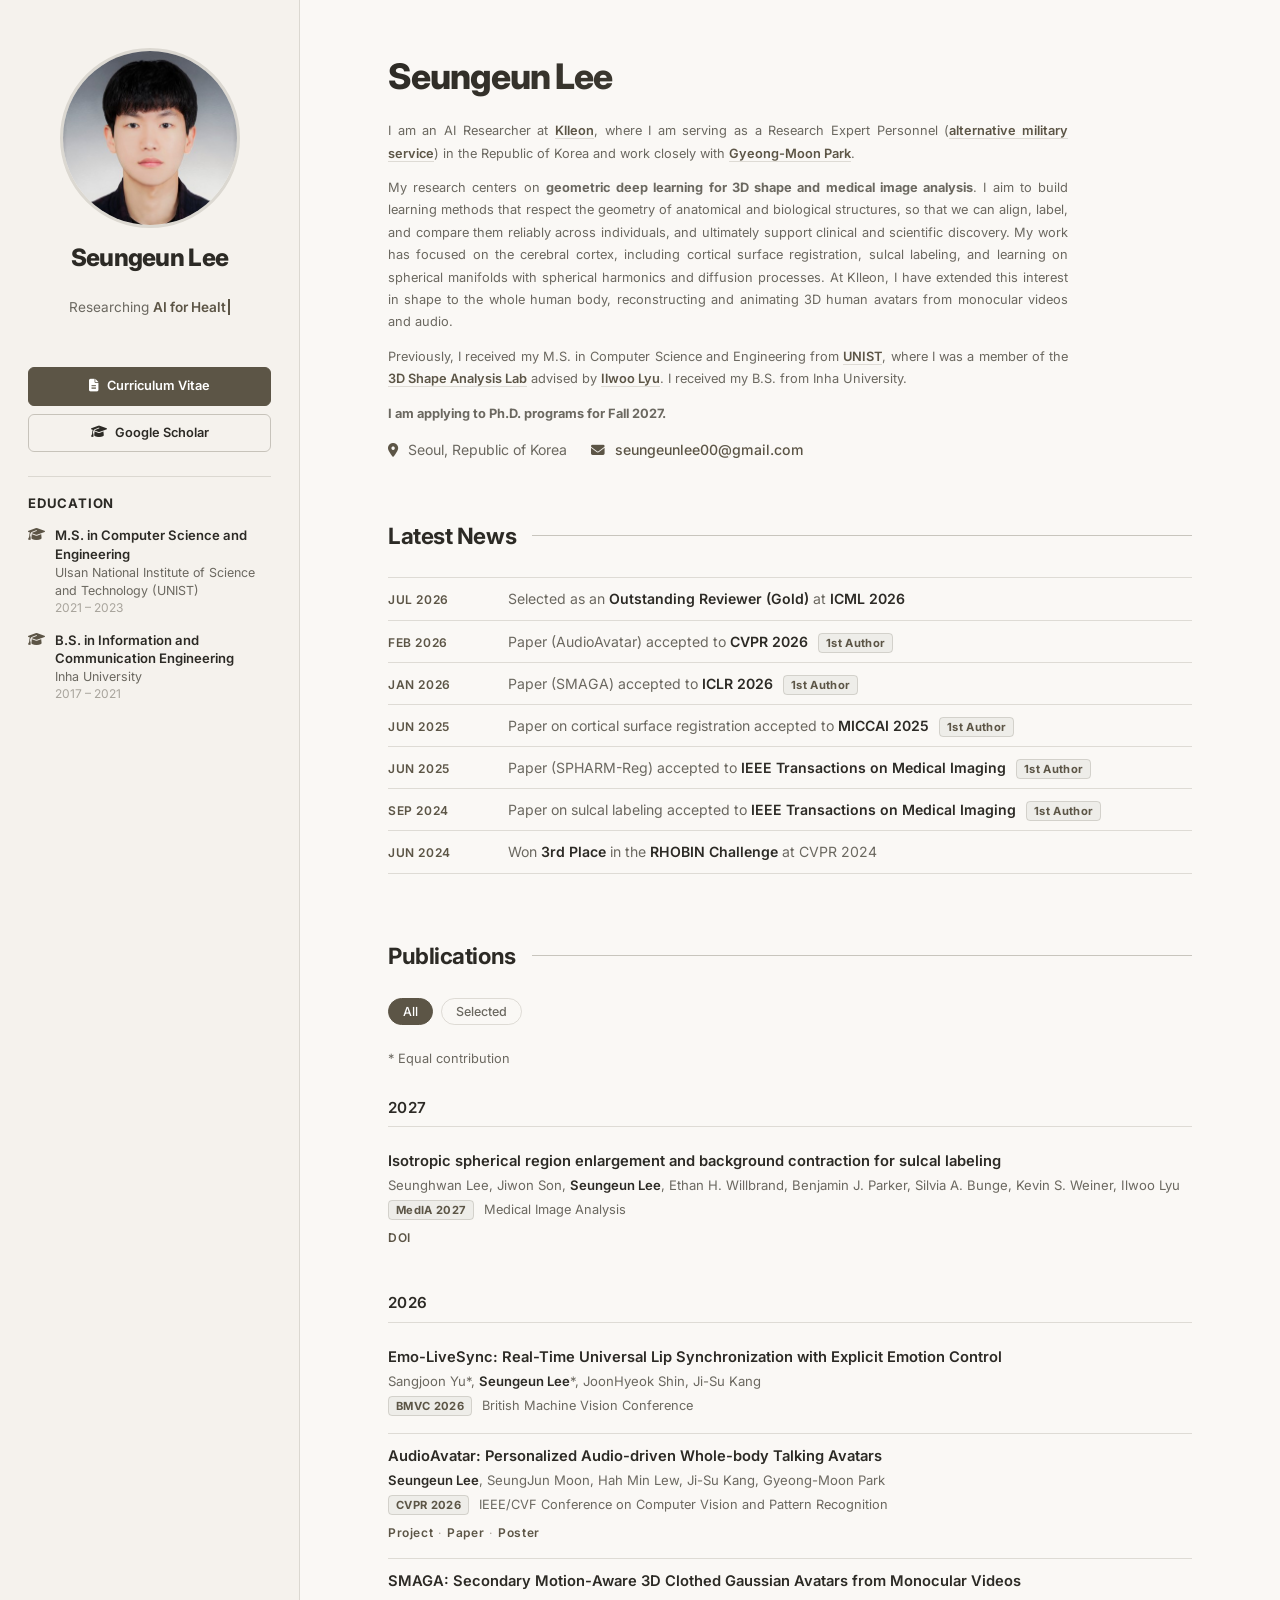
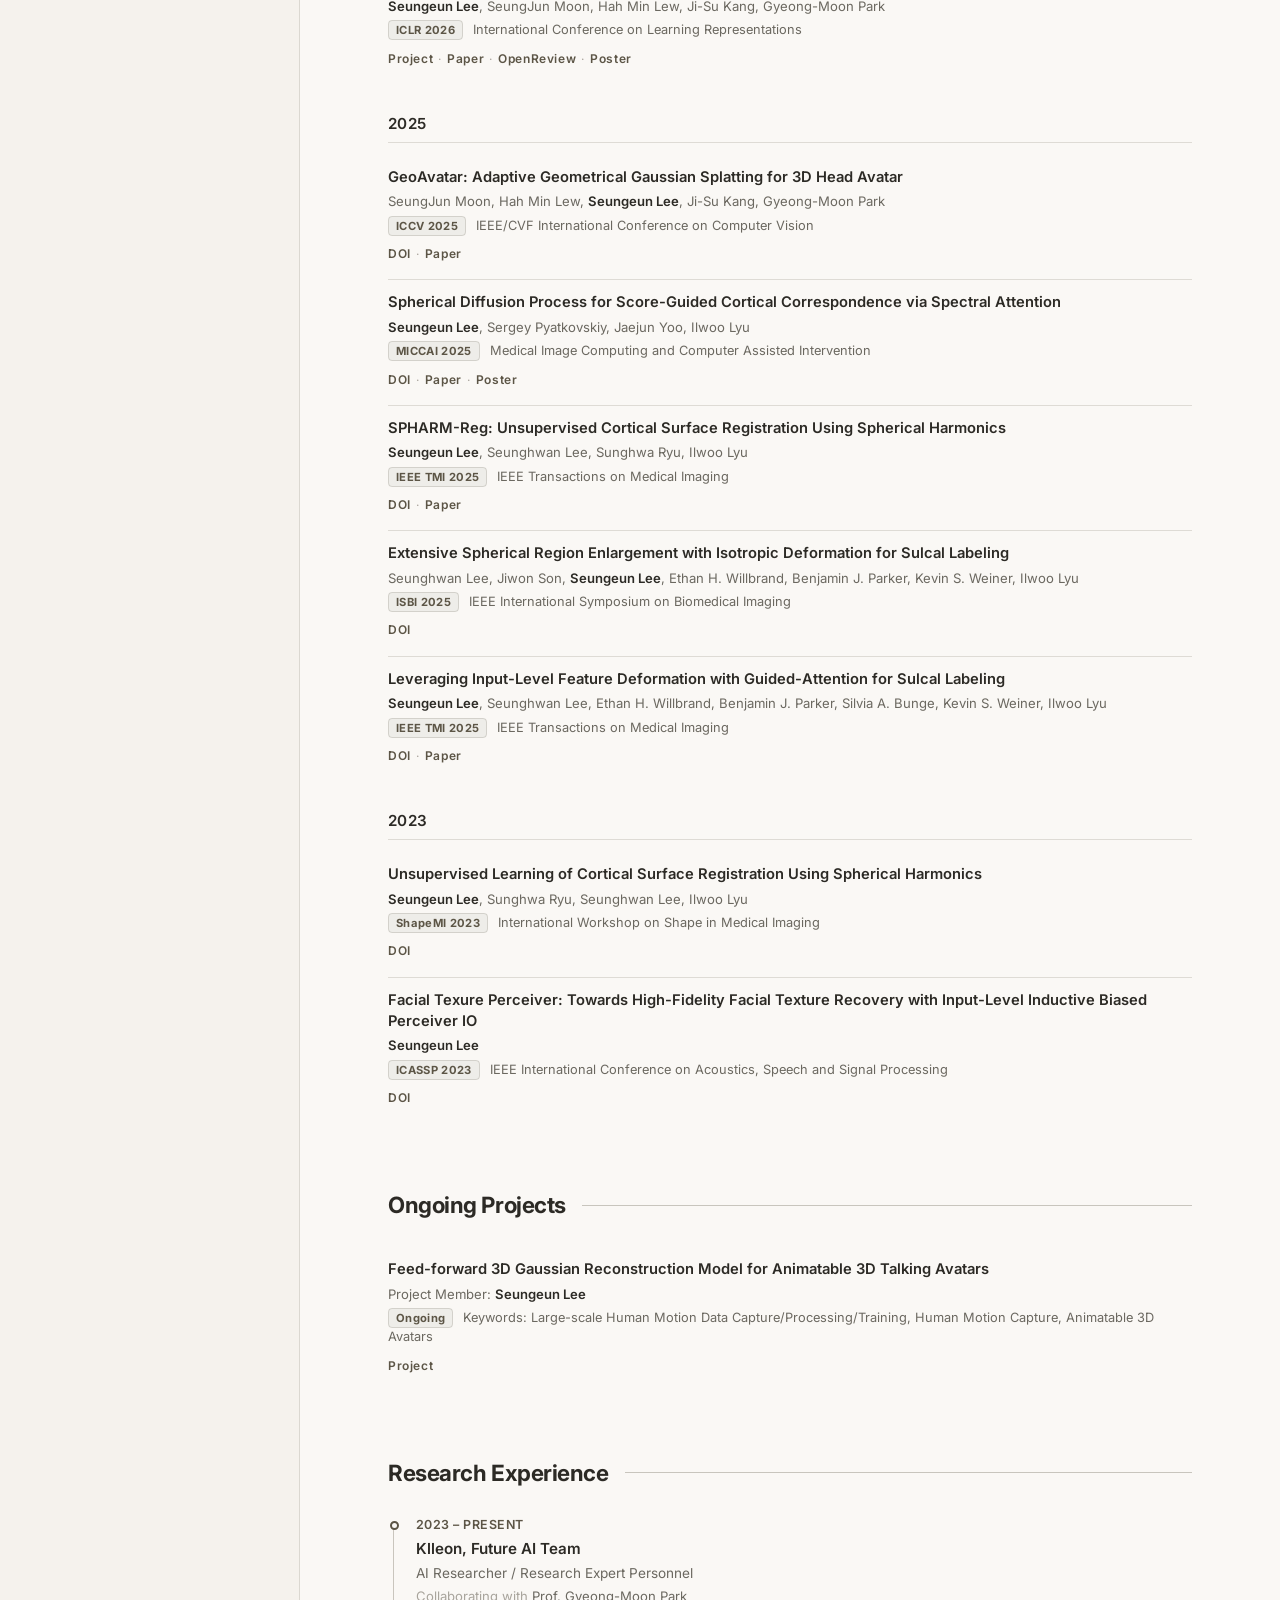
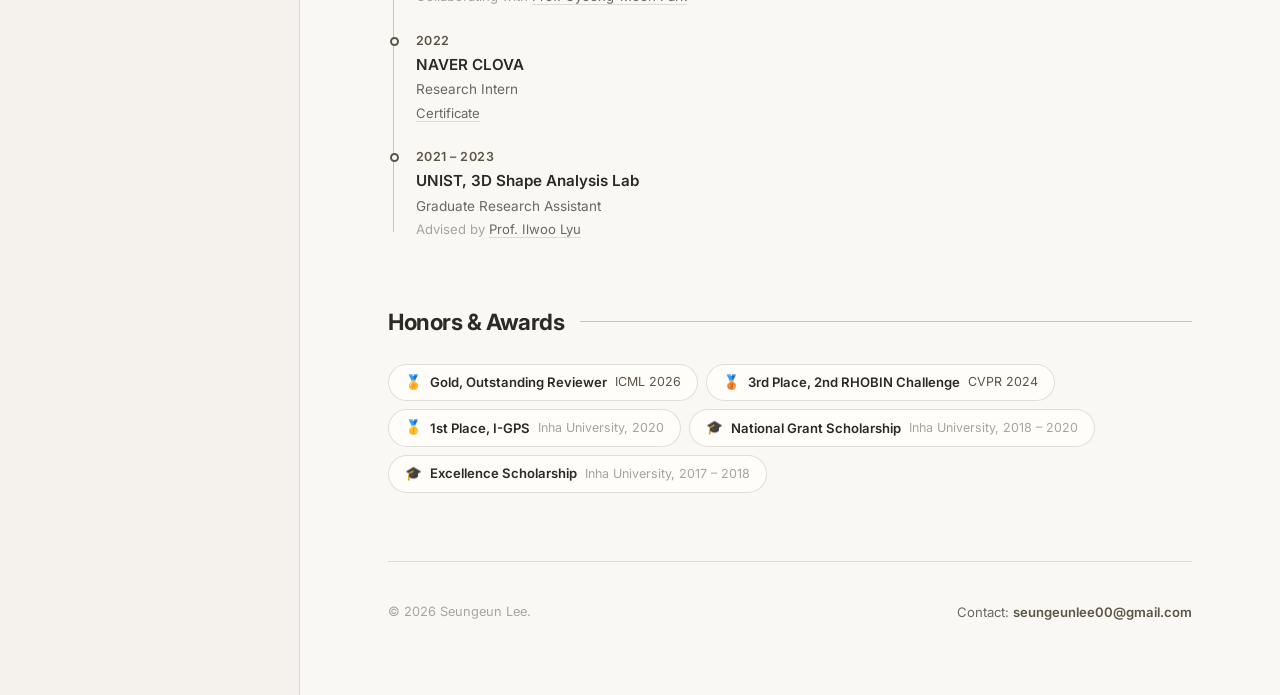
==== commit a09077e7: "Cache-bust stylesheet so CSS updates show on refresh Co-Authored-By: Claude Opus 5.5 <noreply@anthro" ====
--- a/index.html
+++ b/index.html
@@ -10,7 +10,7 @@
     <title>Seungeun Lee</title>
 
     <!-- CSS -->
-    <link rel="stylesheet" href="./css/academic.css">
+    <link rel="stylesheet" href="./css/academic.css?v=2">
 
     <!-- Icons -->
     <link rel="stylesheet" href="https://cdnjs.cloudflare.com/ajax/libs/font-awesome/6.4.0/css/all.min.css">
--- a/css/academic.css
+++ b/css/academic.css
@@ -711,7 +711,7 @@
 
 .pub-links {
     display: flex;
-    gap: 10px;
+    gap: 14px;
     flex-wrap: wrap;
 }
 
@@ -725,10 +725,23 @@
     gap: 4px;
     padding: 3px 0;
     border-bottom: 1px solid transparent;
+    position: relative;
 }
 
 .pub-link:hover {
     border-bottom-color: var(--accent);
+}
+
+/* Middle-dot separator between links */
+.pub-link + .pub-link::before {
+    content: "·";
+    position: absolute;
+    left: -14px;
+    width: 14px;
+    text-align: center;
+    color: var(--text-muted);
+    font-weight: 400;
+    pointer-events: none;
 }
 
 /* ═══════════════════════════════════════════════════════════
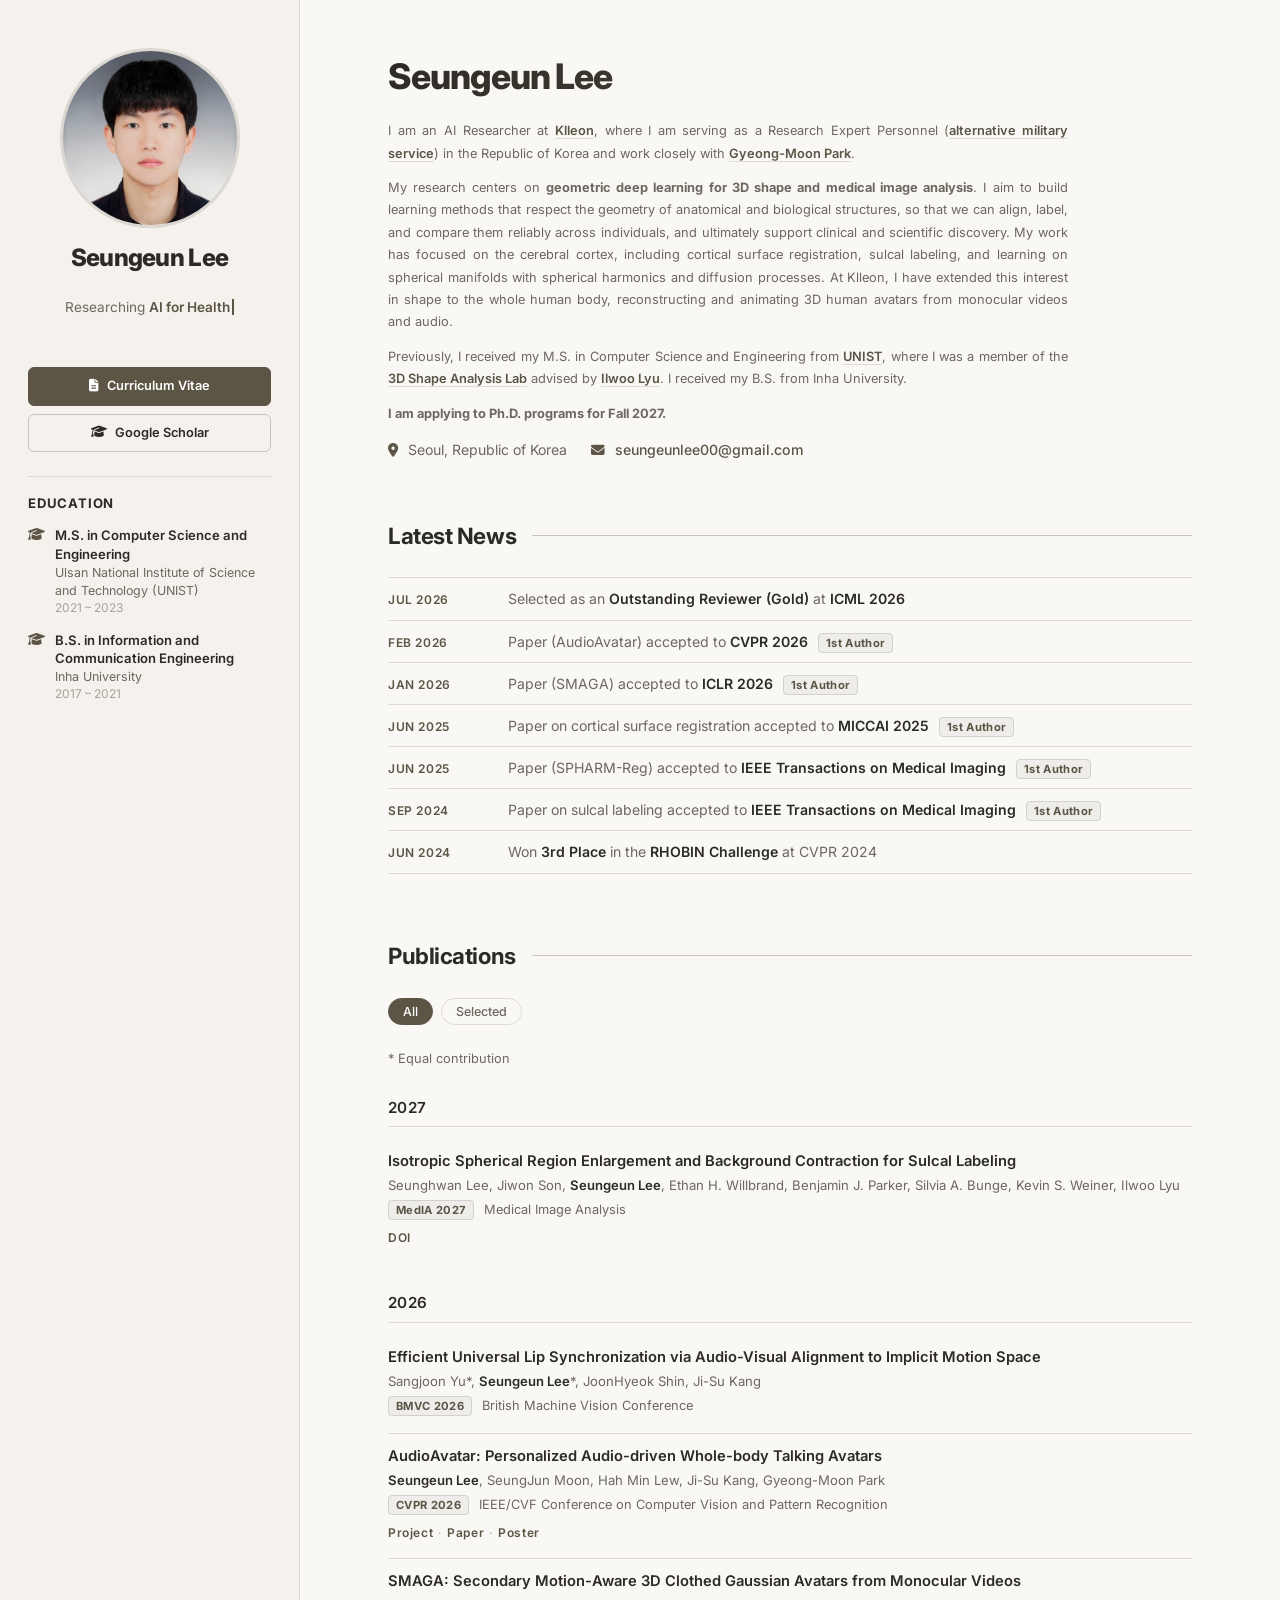
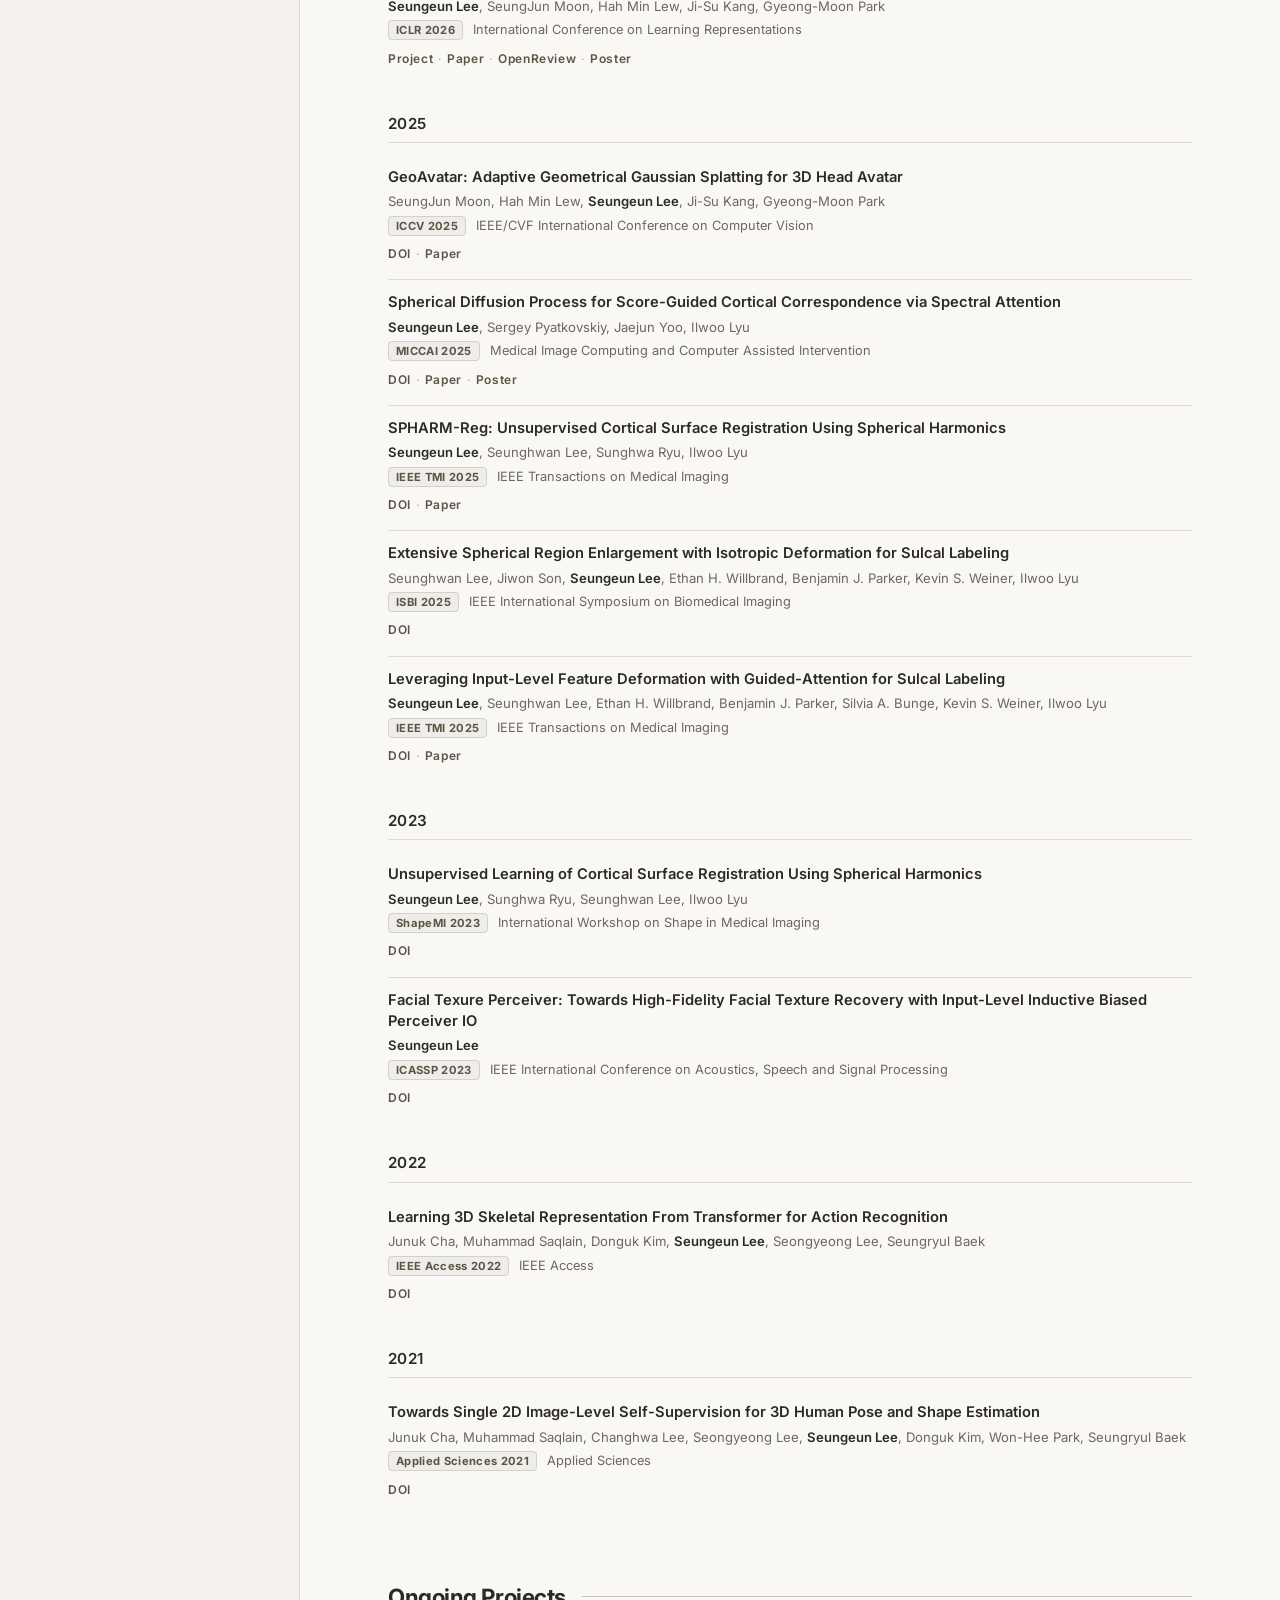
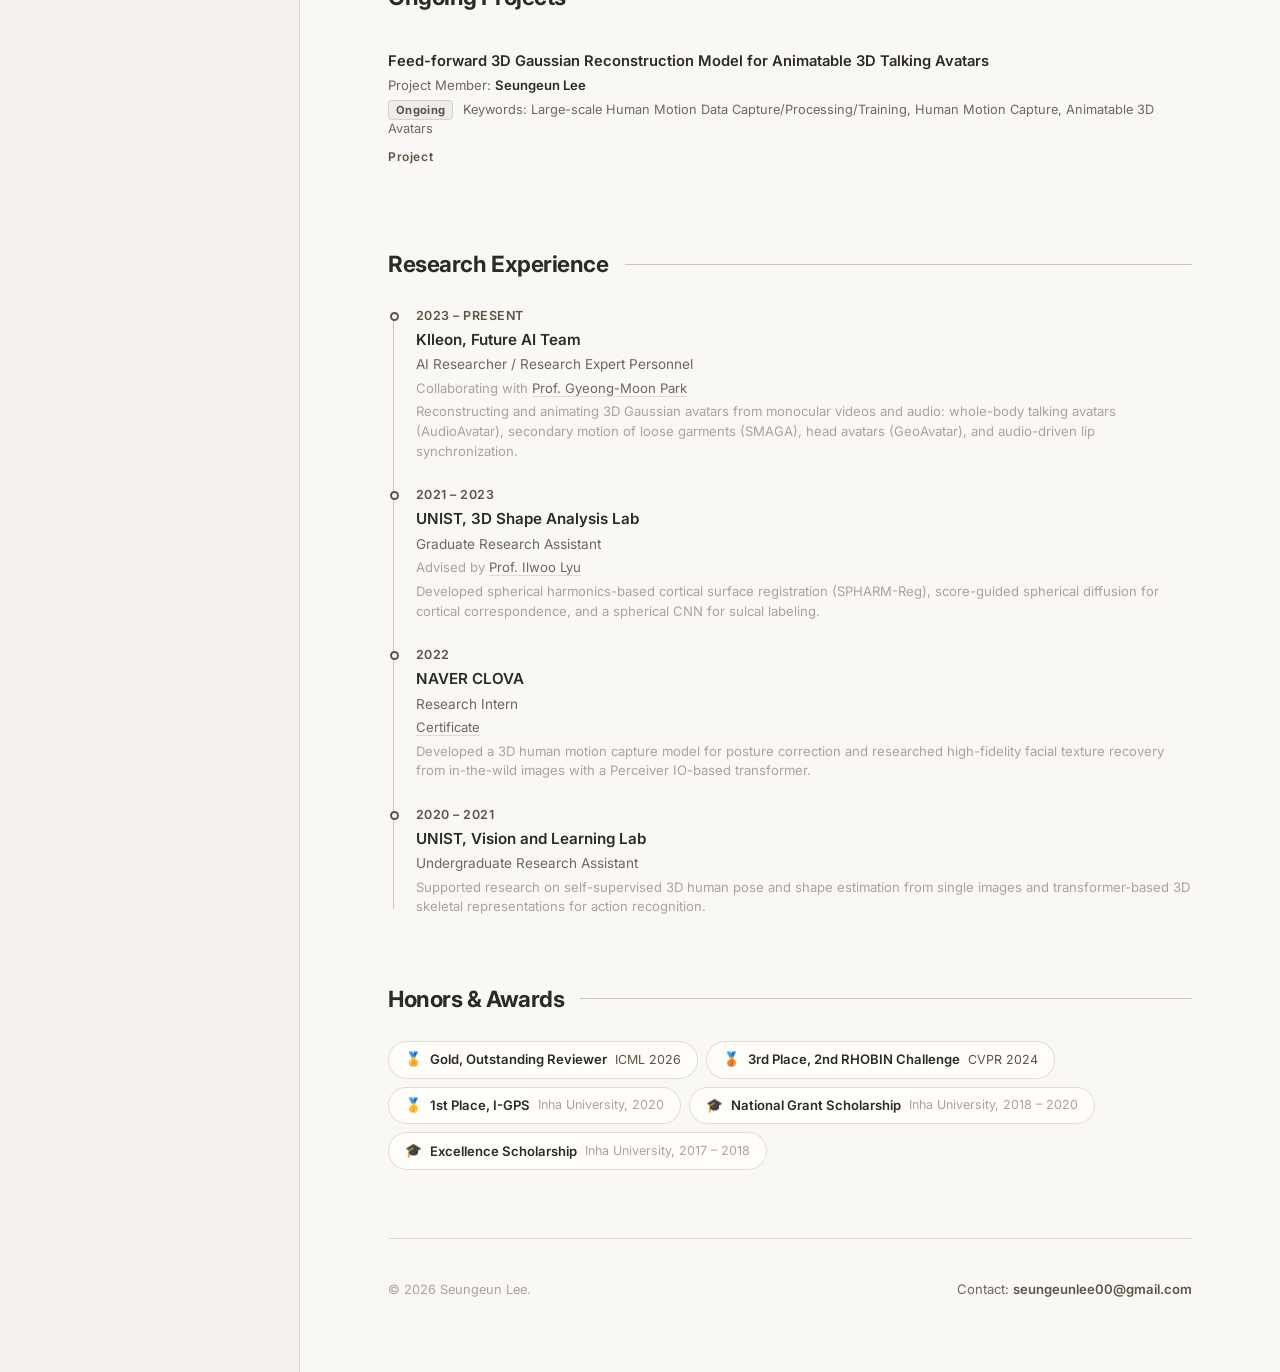
==== commit 6b1e2a6e: "Sync Publications and Research Experience with CV Co-Authored-By: Claude Fable 5.1 <noreply@anthropi" ====
--- a/index.html
+++ b/index.html
@@ -263,7 +263,7 @@
                         <article class="pub-card">
                             <img src="resources/paper/spharm-reg.png" alt="SPHARM-Reg" class="pub-card-img">
                             <div class="pub-card-body">
-                                <h3>SPHARM-Reg: Unsupervised Cortical Surface Registration using Spherical Harmonics</h3>
+                                <h3>SPHARM-Reg: Unsupervised Cortical Surface Registration Using Spherical Harmonics</h3>
                                 <div class="pub-venue">
                                     <span class="pub-venue-tag">IEEE TMI 2025</span>
                                 </div>
@@ -288,8 +288,8 @@
                                 <div class="pub-venue">
                                     <span class="pub-venue-tag">IEEE TMI 2025</span>
                                 </div>
-                                <div class="pub-authors"><span class="me">Seungeun Lee</span>, Seunghwan Lee, Ethan
-                                    Willbrand, Benjamin Parker, Silvia Bunge, Kevin Weiner, Ilwoo Lyu</div>
+                                <div class="pub-authors"><span class="me">Seungeun Lee</span>, Seunghwan Lee, Ethan H.
+                                    Willbrand, Benjamin J. Parker, Silvia A. Bunge, Kevin S. Weiner, Ilwoo Lyu</div>
                                 <div class="pub-authors"><i>Keyword: Sulcal Labeling, Diffeomorphic Deformation</i></div>
                                 <div class="pub-links">
                                     <a href="https://ieeexplore.ieee.org/document/10695448" class="pub-link">DOI</a>
@@ -308,7 +308,7 @@
                     <h3 class="pub-subhead">2027</h3>
                     <ul class="pub-list">
                         <li class="pub-item">
-                            <div class="pub-item-title">Isotropic spherical region enlargement and background contraction for sulcal labeling</div>
+                            <div class="pub-item-title">Isotropic Spherical Region Enlargement and Background Contraction for Sulcal Labeling</div>
                             <div class="pub-authors">Seunghwan Lee, Jiwon Son, <span class="me">Seungeun Lee</span>, Ethan H. Willbrand, Benjamin J. Parker, Silvia A. Bunge, Kevin S. Weiner, Ilwoo Lyu</div>
                             <div class="pub-item-venue"><span class="pub-venue-tag">MedIA 2027</span> Medical Image Analysis</div>
                             <div class="pub-links">
@@ -320,7 +320,7 @@
                     <h3 class="pub-subhead">2026</h3>
                     <ul class="pub-list">
                         <li class="pub-item">
-                            <div class="pub-item-title">Emo-LiveSync: Real-Time Universal Lip Synchronization with Explicit Emotion Control</div>
+                            <div class="pub-item-title">Efficient Universal Lip Synchronization via Audio-Visual Alignment to Implicit Motion Space</div>
                             <div class="pub-authors">Sangjoon Yu*, <span class="me">Seungeun Lee</span>*, JoonHyeok Shin, Ji-Su Kang</div>
                             <div class="pub-item-venue"><span class="pub-venue-tag">BMVC 2026</span> British Machine Vision Conference</div>
                         </li>
@@ -419,7 +419,6 @@
                         </li>
                     </ul>
 
-                    <!-- Hidden for now; uncomment to show again.
                     <h3 class="pub-subhead">2022</h3>
                     <ul class="pub-list">
                         <li class="pub-item">
@@ -443,7 +442,6 @@
                             </div>
                         </li>
                     </ul>
-                    -->
                 </div>
             </section>
 
@@ -485,6 +483,25 @@
                             Collaborating with
                             <a href="https://gyeongmoon.github.io/" target="_blank">Prof. Gyeong-Moon Park</a>
                         </div>
+                        <div class="timeline-detail">
+                            Reconstructing and animating 3D Gaussian avatars from monocular videos and audio:
+                            whole-body talking avatars (AudioAvatar), secondary motion of loose garments (SMAGA),
+                            head avatars (GeoAvatar), and audio-driven lip synchronization.
+                        </div>
+                    </div>
+                    <div class="timeline-item">
+                        <div class="timeline-date">2021 – 2023</div>
+                        <div class="timeline-org">UNIST, 3D Shape Analysis Lab</div>
+                        <div class="timeline-role">Graduate Research Assistant</div>
+                        <div class="timeline-detail">
+                            Advised by
+                            <a href="https://shape.postech.ac.kr/ilwoolyu/" target="_blank">Prof. Ilwoo Lyu</a>
+                        </div>
+                        <div class="timeline-detail">
+                            Developed spherical harmonics-based cortical surface registration (SPHARM-Reg),
+                            score-guided spherical diffusion for cortical correspondence, and a spherical CNN for
+                            sulcal labeling.
+                        </div>
                     </div>
                     <div class="timeline-item">
                         <div class="timeline-date">2022</div>
@@ -493,14 +510,19 @@
                         <div class="timeline-detail">
                             <a href="resources/certificate/certificate_naver.pdf" target="_blank">Certificate</a>
                         </div>
+                        <div class="timeline-detail">
+                            Developed a 3D human motion capture model for posture correction and researched
+                            high-fidelity facial texture recovery from in-the-wild images with a Perceiver IO-based
+                            transformer.
+                        </div>
                     </div>
                     <div class="timeline-item">
-                        <div class="timeline-date">2021 – 2023</div>
-                        <div class="timeline-org">UNIST, 3D Shape Analysis Lab</div>
-                        <div class="timeline-role">Graduate Research Assistant</div>
-                        <div class="timeline-detail">
-                            Advised by
-                            <a href="https://shape.postech.ac.kr/ilwoolyu/" target="_blank">Prof. Ilwoo Lyu</a>
+                        <div class="timeline-date">2020 – 2021</div>
+                        <div class="timeline-org">UNIST, Vision and Learning Lab</div>
+                        <div class="timeline-role">Undergraduate Research Assistant</div>
+                        <div class="timeline-detail">
+                            Supported research on self-supervised 3D human pose and shape estimation from single
+                            images and transformer-based 3D skeletal representations for action recognition.
                         </div>
                     </div>
                 </div>
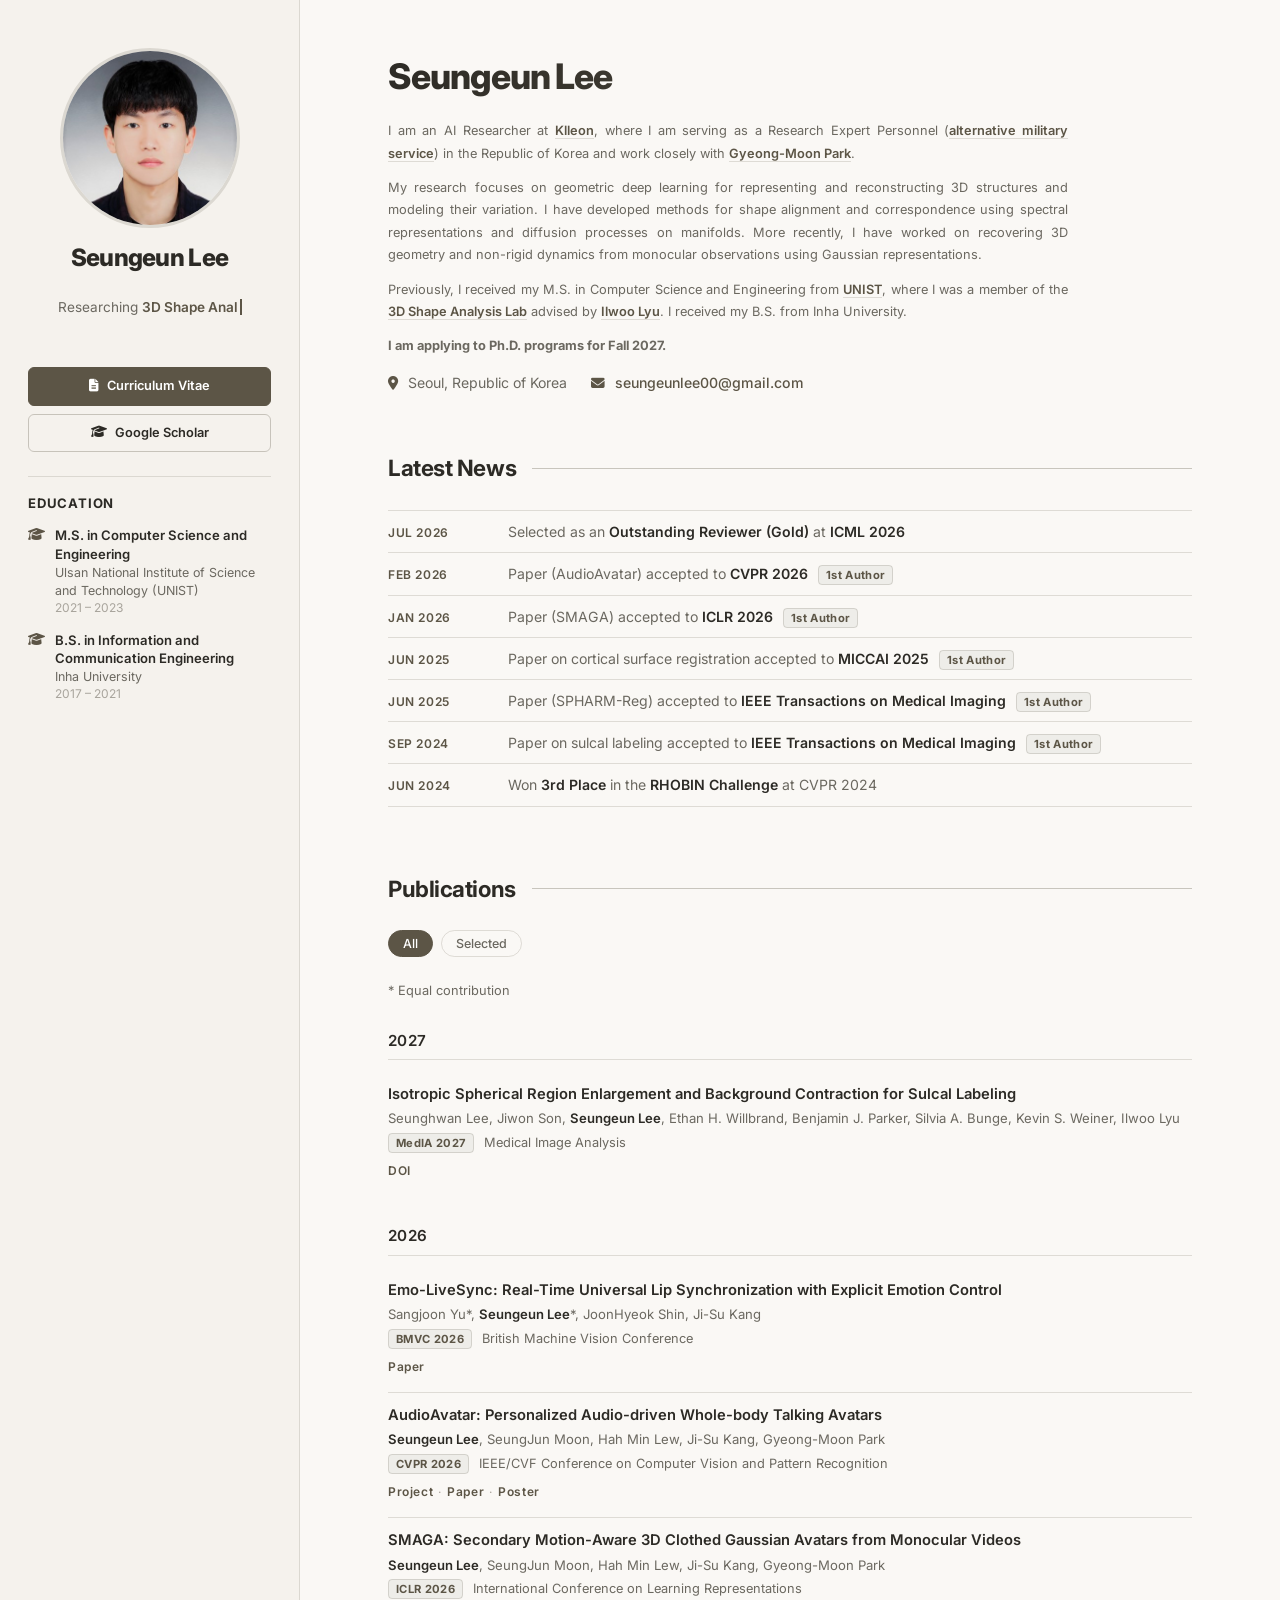
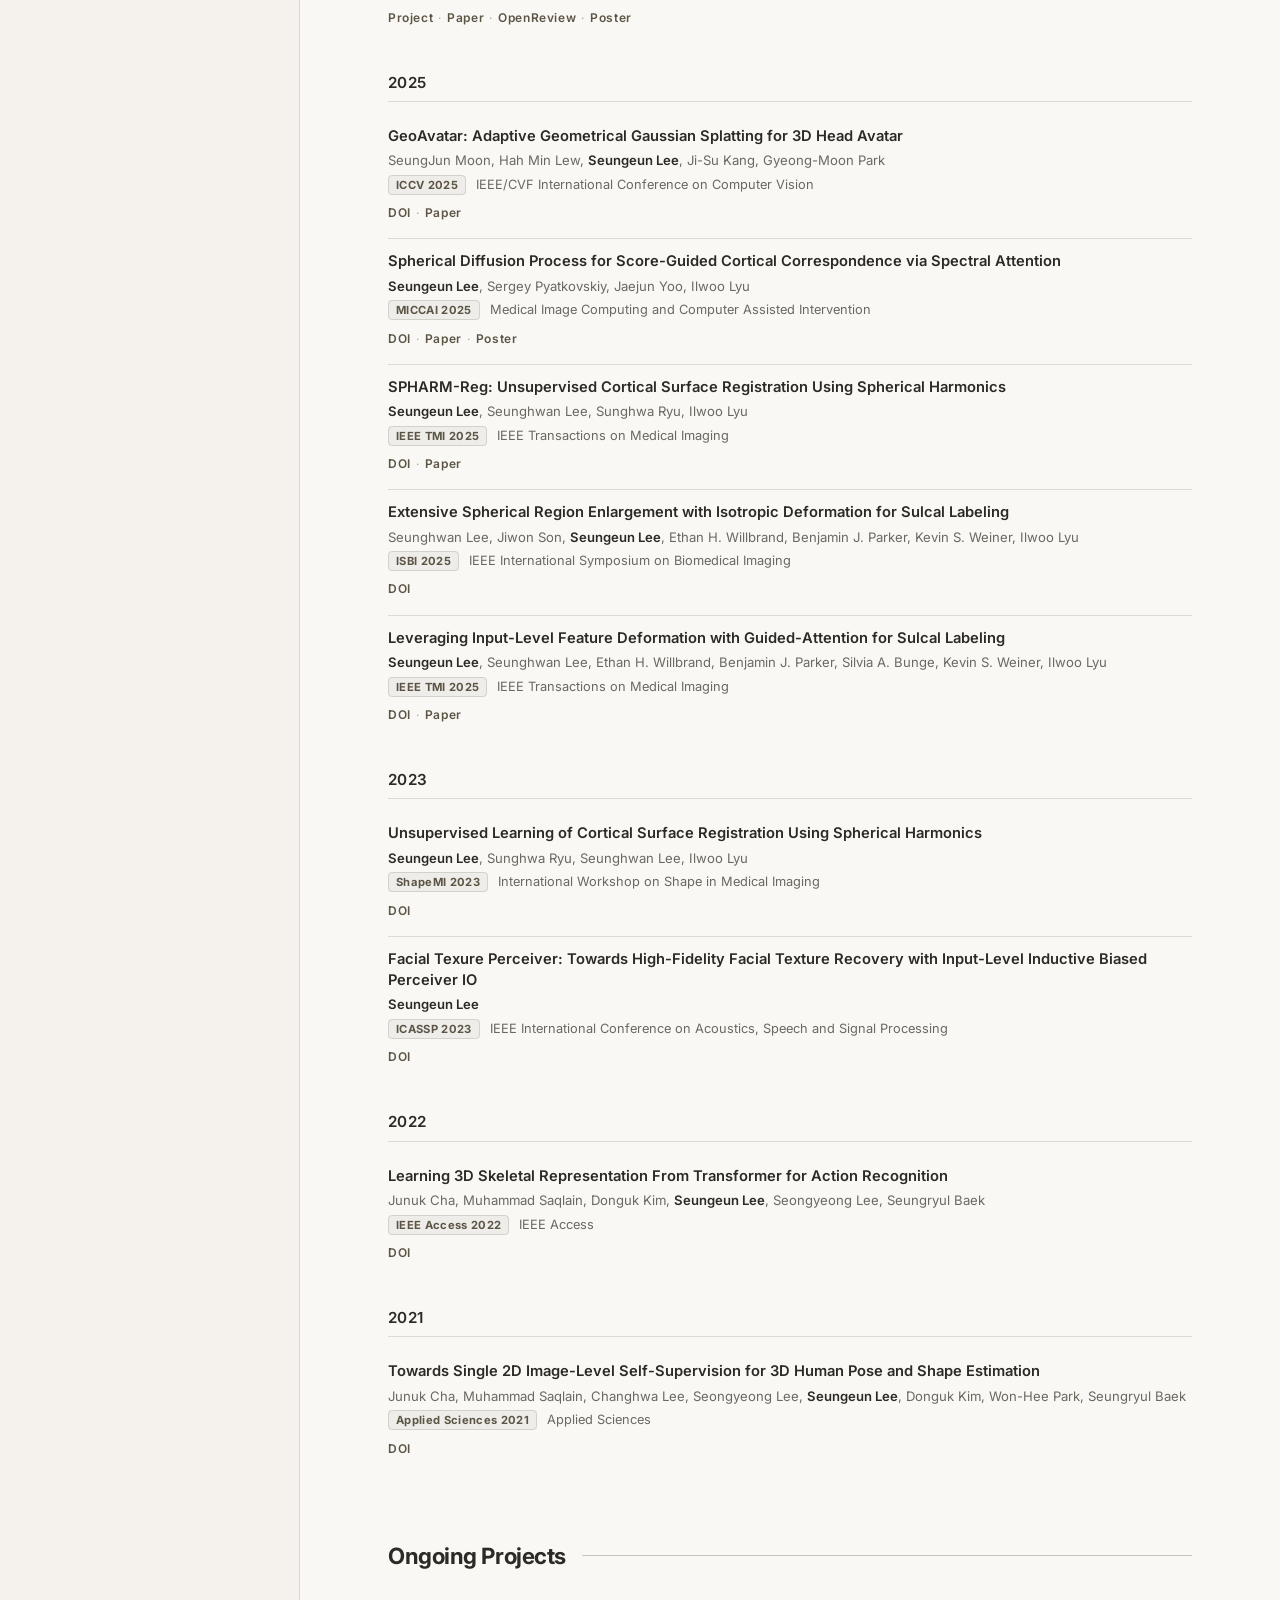
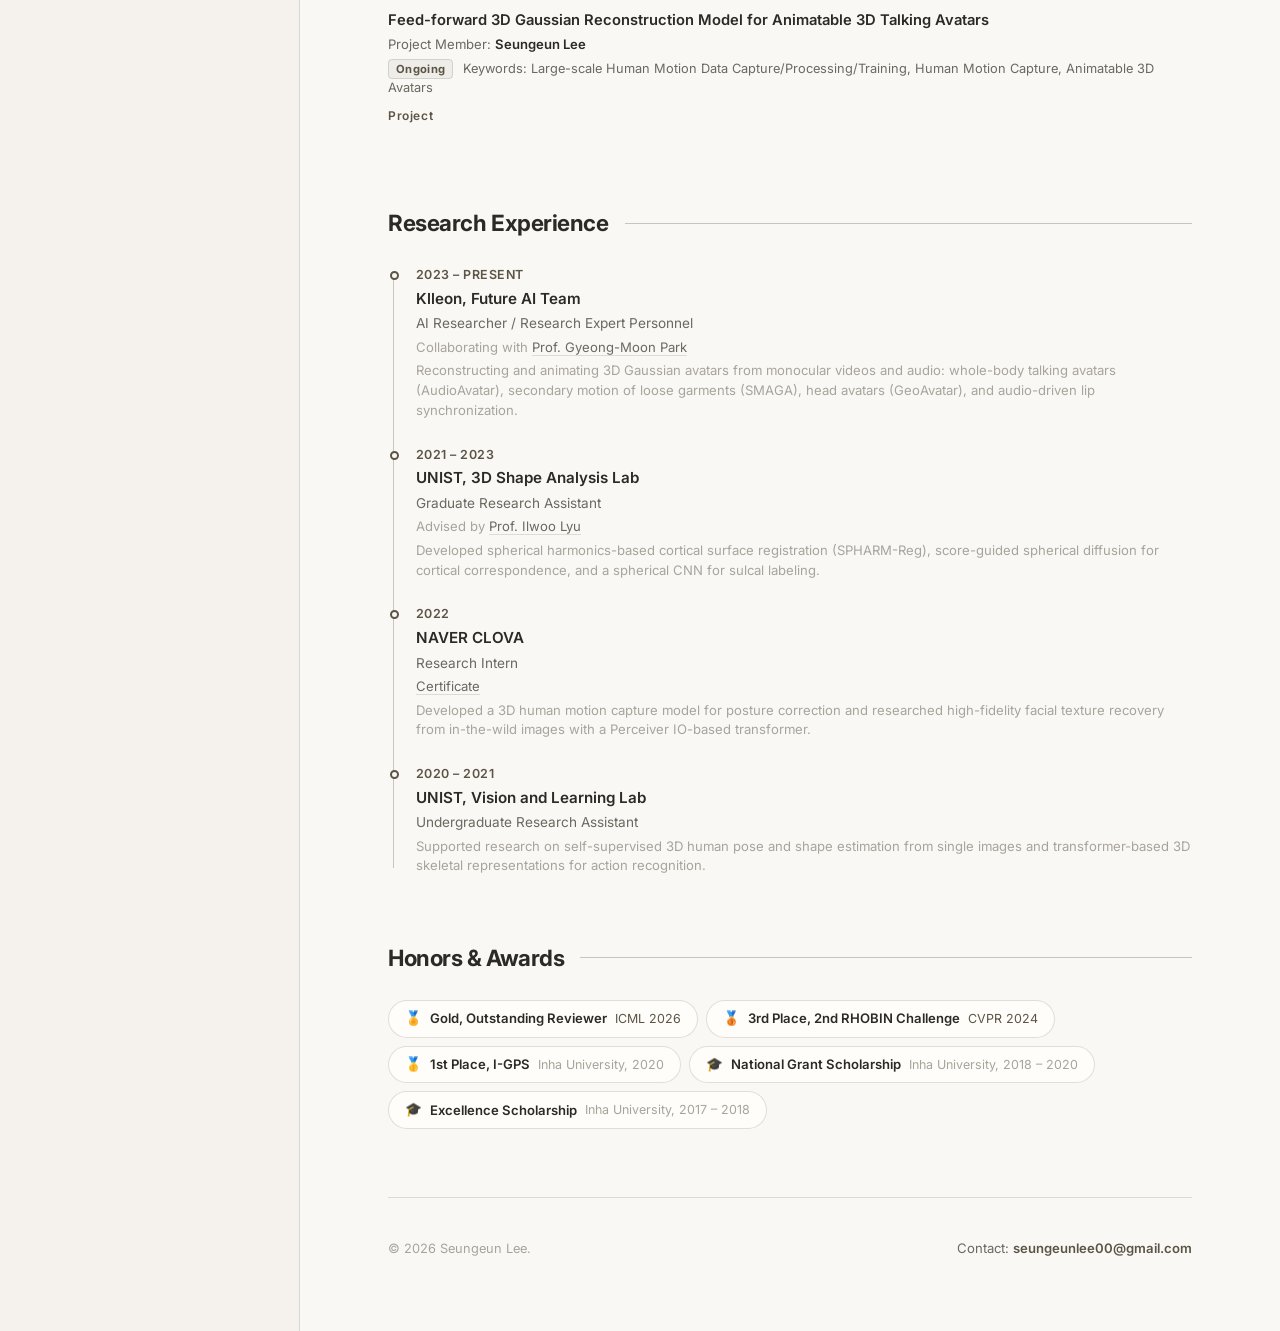
==== commit 593c645d: "Refocus research summary on geometric deep learning; add Emo-LiveSync paper link - Sidebar typing ph" ====
--- a/index.html
+++ b/index.html
@@ -4,6 +4,7 @@
 <head>
     <meta charset="UTF-8">
     <meta name="viewport" content="width=device-width, initial-scale=1.0">
+    <meta name="robots" content="noindex, nofollow">
     <meta name="description"
         content="Seungeun Lee — AI Researcher working on 3D human avatars, 3D Gaussian Splatting, and geometric deep learning for medical image analysis.">
     <meta name="author" content="Seungeun Lee">
@@ -42,7 +43,7 @@
             </div>
 
             <p class="sidebar-interests">
-                Researching <span class="typed-text">AI for Healthcare</span>
+                Researching <span class="typed-text">3D Shape Analysis</span>
             </p>
 
             <!-- <div class="sidebar-social">
@@ -107,14 +108,11 @@
                     and work closely with <a href="https://gyeongmoon.github.io/" target="_blank">Gyeong-Moon Park</a>.
                 </p>
                 <p class="about-text">
-                    My research centers on <strong>geometric deep learning for 3D shape and medical image
-                        analysis</strong>. I aim to build learning methods that respect the geometry of anatomical and
-                    biological structures, so that we can align, label, and compare them reliably across individuals,
-                    and ultimately support clinical and scientific discovery. My work has focused on the cerebral
-                    cortex, including cortical surface registration, sulcal labeling, and learning on spherical
-                    manifolds with spherical harmonics and diffusion processes. At Klleon, I have extended this
-                    interest in shape to the whole human body, reconstructing and animating 3D human avatars from
-                    monocular videos and audio.
+                    My research focuses on geometric deep learning for representing and reconstructing 3D structures
+                    and modeling their variation. I have developed methods for shape alignment and correspondence using
+                    spectral representations and diffusion processes on manifolds. More recently, I have worked on
+                    recovering 3D geometry and non-rigid dynamics from monocular observations using Gaussian
+                    representations.
                 </p>
                 <p class="about-text">
                     Previously, I received my M.S. in Computer Science and Engineering from
@@ -320,9 +318,12 @@
                     <h3 class="pub-subhead">2026</h3>
                     <ul class="pub-list">
                         <li class="pub-item">
-                            <div class="pub-item-title">Efficient Universal Lip Synchronization via Audio-Visual Alignment to Implicit Motion Space</div>
+                            <div class="pub-item-title">Emo-LiveSync: Real-Time Universal Lip Synchronization with Explicit Emotion Control</div>
                             <div class="pub-authors">Sangjoon Yu*, <span class="me">Seungeun Lee</span>*, JoonHyeok Shin, Ji-Su Kang</div>
                             <div class="pub-item-venue"><span class="pub-venue-tag">BMVC 2026</span> British Machine Vision Conference</div>
+                            <div class="pub-links">
+                                <a href="https://arxiv.org/pdf/2611.09074v1" class="pub-link">Paper</a>
+                            </div>
                         </li>
                         <li class="pub-item">
                             <div class="pub-item-title">AudioAvatar: Personalized Audio-driven Whole-body Talking Avatars</div>
@@ -590,7 +591,7 @@
     </button>
 
     <!-- JavaScript -->
-    <script src="./js/main.js"></script>
+    <script src="./js/main.js?v=2"></script>
 
 </body>
 
